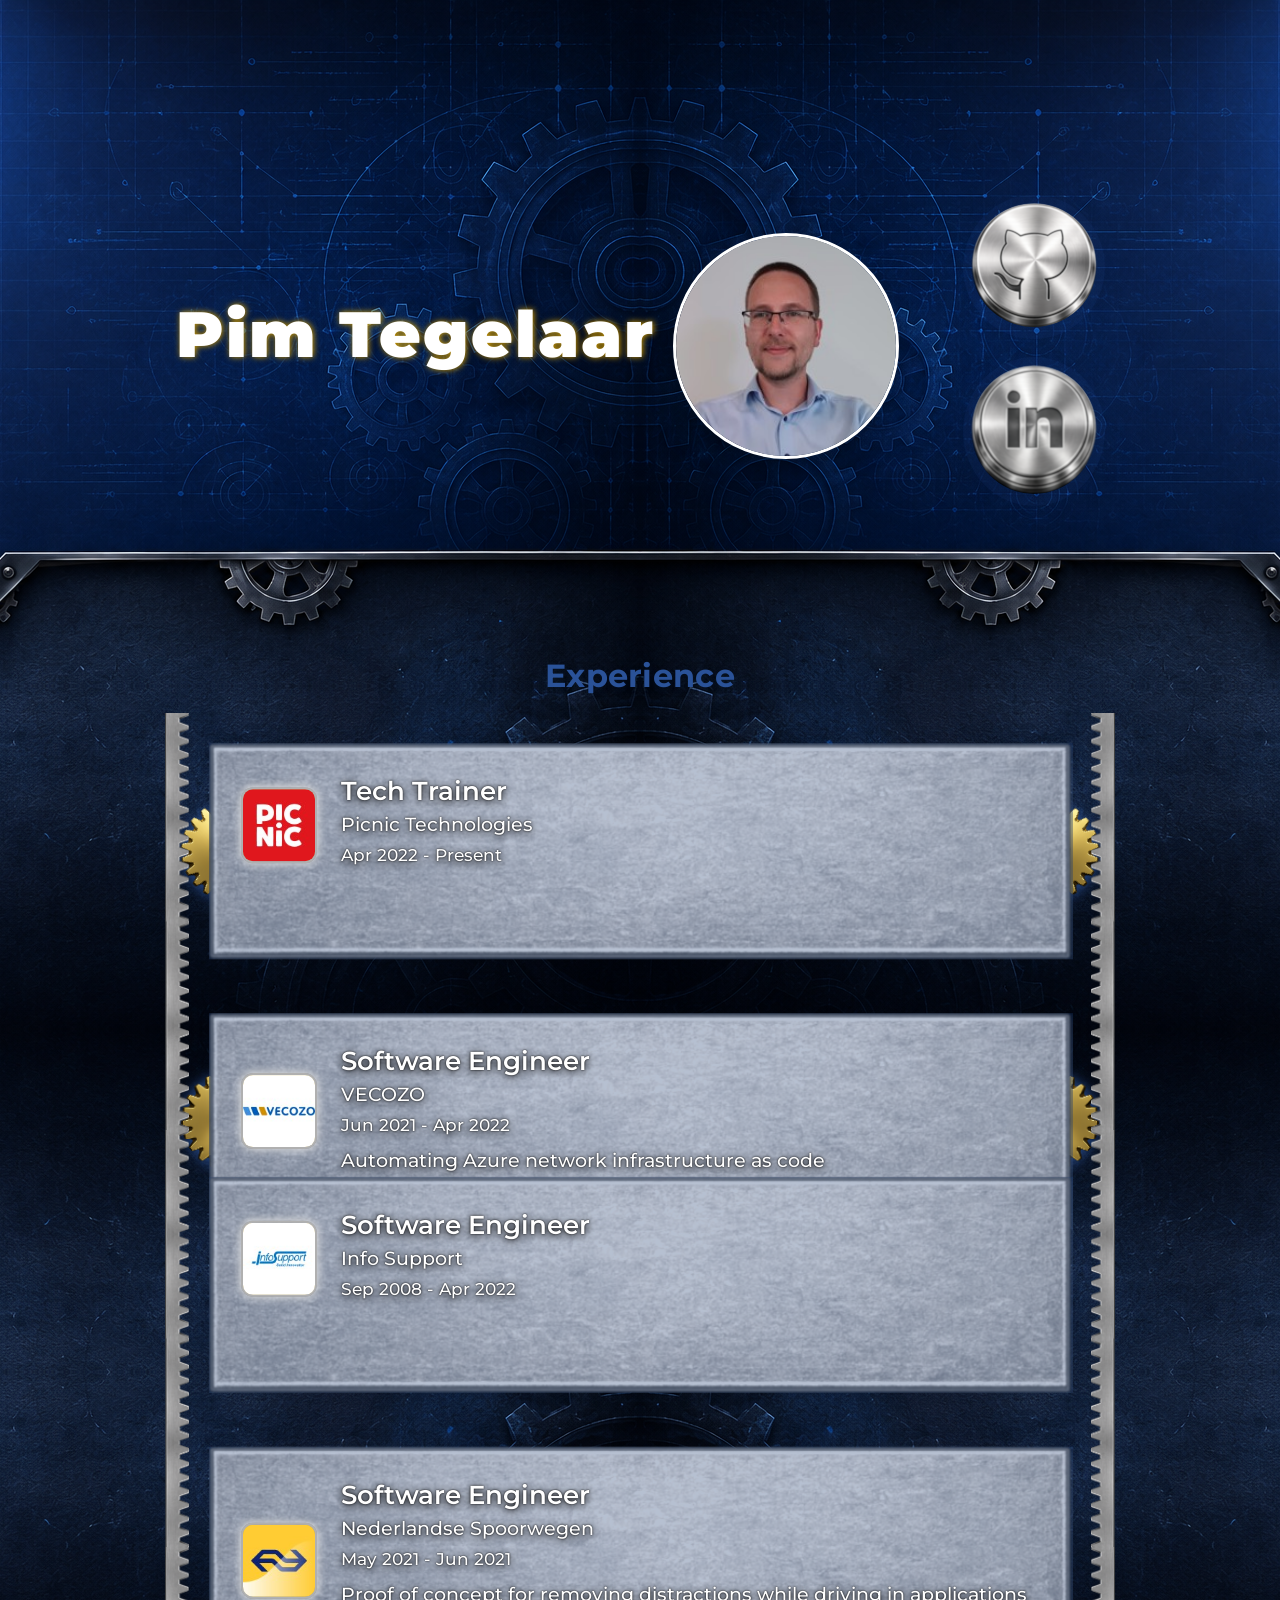
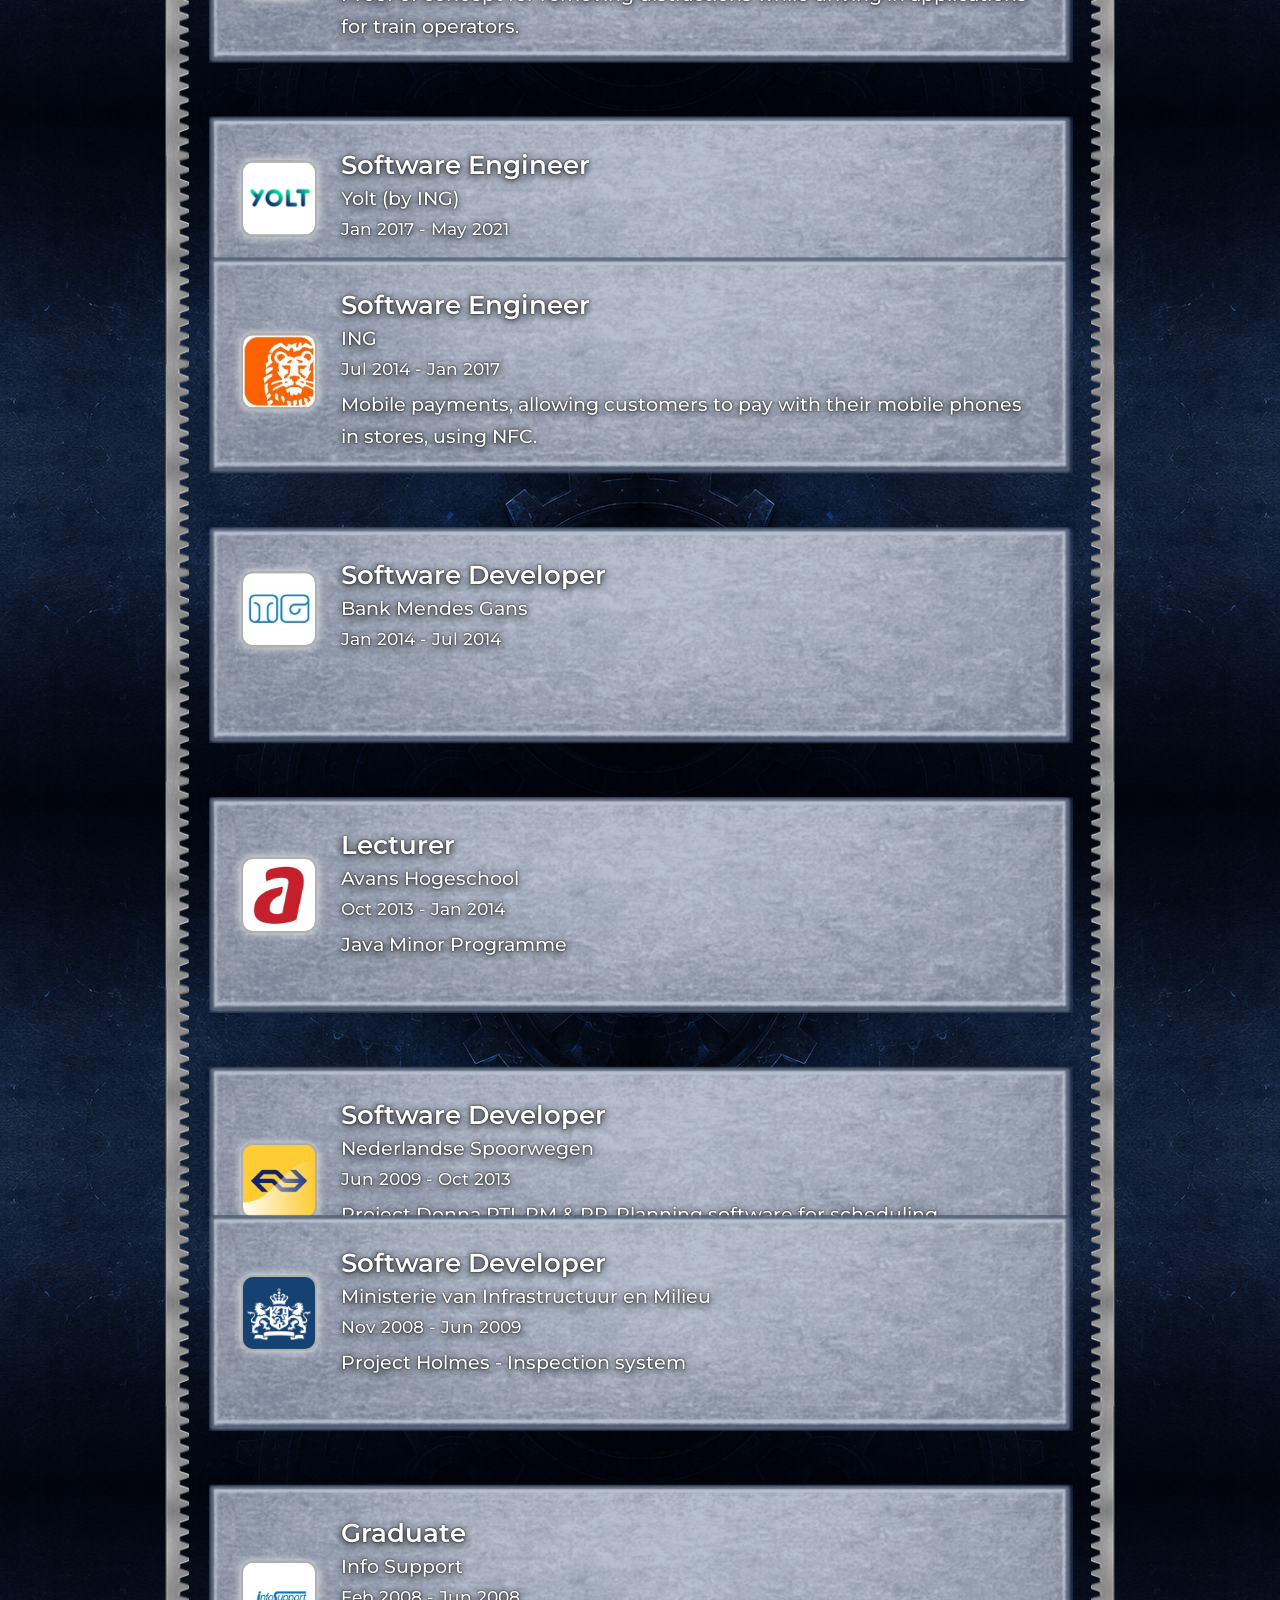
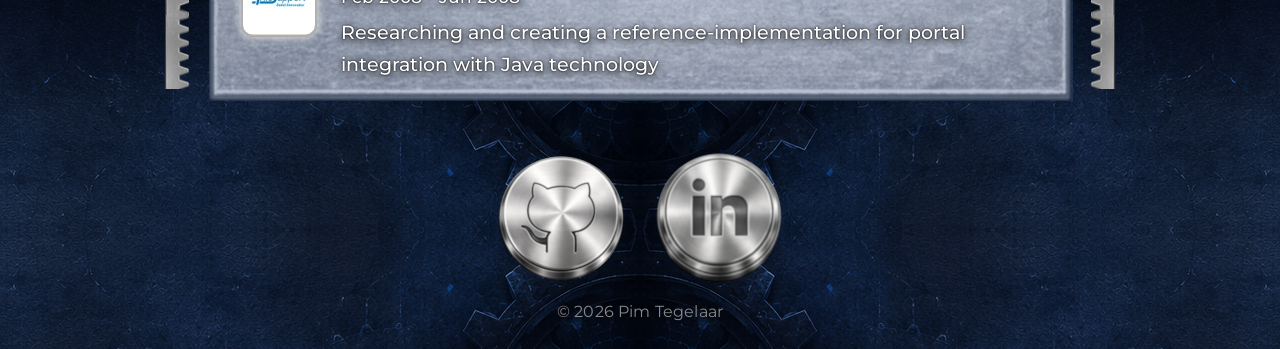
==== index.html @ c984b277 "Add background images and simplify" ====
<!DOCTYPE html>
<html lang="en">
<head>
    <meta charset="UTF-8">
    <meta name="viewport" content="width=device-width, initial-scale=1.0">
    <title>Pim Tegelaar | Portfolio</title>
    <link rel="stylesheet" href="styles.css">
</head>
<body>
    <header class="hero">
        <div class="hero-content">
            <div class="hero-header-row">
                <div class="hero-name-pic">
                    <h1 class="big-name">Pim Tegelaar</h1>
                    <img src="me.jpg" alt="Pim Tegelaar" class="profile-pic big-pic">
                </div>
                <div class="hero-social-links">
                    <a href="https://github.com/pimtegelaar" id="github-btn-top" target="_blank" rel="noopener" aria-label="GitHub">
                        <img src="github.png" alt="GitHub" class="github-icon" />
                    </a>
                    <a href="https://www.linkedin.com/in/pimtegelaar/" id="linkedin-btn-top" target="_blank" rel="noopener" aria-label="LinkedIn">
                        <img src="linkedin.png" alt="LinkedIn" class="linkedin-icon" />
                    </a>
                </div>
            </div>
        </div>
    </header>
    <main>
        <section class="experience" id="experience">
            <h2 style="text-align: center;">Experience</h2>
            <div style="display: flex; align-items: flex-start; position: relative;">
                <div class="timeline" id="timeline" style="position: relative;">
                    <div class="gear-rack"></div>
                    <!-- Experience cards will be injected here by JS -->
                    <div class="gear-rack gear-rack-right"></div>
                </div>
            </div>
        </section>
    </main>
    <footer>
        <div class="footer-links">
            <a href="https://github.com/pimtegelaar" id="github-btn" target="_blank" rel="noopener" aria-label="GitHub">
                <img src="github.png" alt="GitHub" class="github-icon" />
            </a>
            <a href="https://www.linkedin.com/in/pimtegelaar/" id="linkedin-btn" target="_blank" rel="noopener" aria-label="LinkedIn">
                <img src="linkedin.png" alt="LinkedIn" class="linkedin-icon" />
            </a>
        </div>
        <p>&copy; 2026 Pim Tegelaar</p>
    </footer>
    <script src="experiences.js"></script>
    <script src="script.js"></script>
</body>
</html>
---- styles.css ----
@import url('https://fonts.googleapis.com/css2?family=Montserrat:wght@700;400&display=swap');

body {
    margin: 0;
    font-family: 'Montserrat', 'Segoe UI', Arial, sans-serif;

    background-image: url("/assets/body.png");
    background-position: center top;
    background-repeat: repeat-y;
}

.hero,
main,
footer {
    position: relative;
    z-index: 1;
}

.footer-links {
    display: flex;
    justify-content: center;
    align-items: center;
    gap: 32px;
}

#github-btn, #linkedin-btn {
    display: inline-block;
    border-radius: 50%;
    transition: box-shadow 0.25s, transform 0.18s;
    box-shadow: none;
    outline: none;
}

#github-btn:hover, #linkedin-btn:hover, #github-btn:focus, #linkedin-btn:focus {
    box-shadow: 0 0 16px 4px #2a5298cc, 0 0 32px 8px #1e3c72cc;
    transform: scale(1.08);
    background: rgba(42,82,152,0.10);
}

.timeline {
    display: flex;
    flex-direction: column;
    margin-left: 16px;
    margin-right: 16px;
    display: flex;
    flex-direction: column;
    gap: 20px;
}

.card-gear-right {
    position: absolute;
    right: -26px;
    top: 50%;
    width: 100px;
    height: 100px;
    z-index: 2;
    pointer-events: none;
    filter: drop-shadow(0 2px 6px #2a5298cc);
    transition: transform 0.2s;
    transform: translateY(-50%);
    background: none;
    border: none;
    border-radius: 0;
    opacity: 1;
    box-sizing: border-box;
}

.hero {
    --header-height: 700px;

    position: relative;
    height: var(--header-height);
    min-height: var(--header-height);

    display: flex;
    align-items: center;
    justify-content: center;

    overflow: hidden;
    background-image: url("/assets/header.png");
    background-position: center top;
    background-repeat: no-repeat;
    background-size: auto;

    text-shadow: #cc9900 1px 0 6px;
    z-index: 2;
    text-align: center;
    color: #fff;
}


main {
    max-width: 950px;
    margin: -100px auto 0 auto;
    border-radius: 0;
    box-shadow: none;
    padding: 56px 32px 32px 32px;
    position: relative;
    z-index: 3;
    backdrop-filter: none;
}

h1, h2 {
    margin: 0 0 18px 0;
    font-weight: 700;
    letter-spacing: 0.01em;
}

h1 {
    font-size: 2.8rem;
    letter-spacing: 0.03em;
}

h2 {
    font-size: 2rem;
    color: #2a5298;
    text-shadow: 0 2px 8px rgba(30,60,114,0.08);
}

.experience-card {
    opacity: 0;
    transition: transform 1.1s cubic-bezier(.23,1.01,.32,1);
    background: url('experience_card.png') center/cover no-repeat;
    position: relative;
    z-index: 3;
    overflow: visible;
    padding: 32px 32px 24px 32px;
    margin-bottom: 0;
    border: none;
    border-radius: 0;
    box-shadow: none;
    width: 100%;
    max-width: 800px;
    min-width: 800px;
    margin-left: auto;
    margin-right: auto;
    height: 160px;
}

.experience-card::before {
    content: "";
    position: absolute;
    inset: 0;
    background: rgba(30,60,114,0.32);
    z-index: 1;
    border-radius: inherit;
}

.experience-card * {
    position: relative;
    z-index: 2;
    color: #fff !important;
    text-shadow: 0 2px 8px #000, 0 0px 2px #000;
    font-family: 'Montserrat', 'Segoe UI', Arial, sans-serif;
    font-weight: 500;
    -webkit-font-smoothing: antialiased;
    -moz-osx-font-smoothing: grayscale;
}

.experience-card-wrapper {
    position: relative;
    display: flex;
    align-items: center;
    margin: 0;
    padding: 0;
    transform: translateY(-10px); /* Move card and gear up together visually */
}

.experience-card-wrapper .card-gear {
    position: absolute;
    left: 0;
    top: 50%;
    width: 100px;
    height: 100px;
    z-index: 2;
    pointer-events: none;
}

.experience-card-wrapper .experience-card {
    position: relative;
    z-index: 3;
    margin-left: 28px;
}


footer {
    text-align: center;
    padding: 32px 0 12px 0;
    color: #888;
    font-size: 1em;
    letter-spacing: 0.01em;
    background: transparent;
}

.card-gear {
    position: absolute;
    top: 50%;
    z-index: 1;
    background: none;
    border: none;
    border-radius: 0;
    pointer-events: none;
    filter: drop-shadow(0 2px 6px #2a5298cc);
    transition: transform 0.2s;
    transform: translateY(-50%);
    box-sizing: border-box;
    transition: transform 0.7s cubic-bezier(.23,1.01,.32,1);
}

.gear-rack {
    position: absolute;
    top: 0;
    left: -16px;
    width: 24px;
    height: 100%;
    background-image: url('gear_rack.png');
    background-repeat: repeat-y;
    background-position: left top;
    background-size: contain;
    z-index: 1;
    pointer-events: none;
}

.gear-rack-right {
    left: unset;
    right: -42px;
    top: 0;
    width: 24px;
    height: 100%;
    position: absolute;
    transform: scaleX(-1);
    background-image: url('gear_rack.png');
    background-repeat: repeat-y;
    background-position: right top;
    background-size: contain;
    z-index: 1;
    pointer-events: none;
}

.experience > div[style*="display: flex"] {
    position: relative;
}

.card-content-row {
    display: flex;
    align-items: center;
    gap: 24px;
    position: relative;
}

.company-logo {
    width: 72px;
    height: 72px;
    margin: 0;
    border-radius: 12px;
    border: 2px solid #b0b0b0;
    box-shadow: 0 0 8px 1px #e0e0e0, 0 0 0 3px #d4af37 inset;
    background: linear-gradient(135deg, #f5f5f5 60%, #b0b0b0 100%);
    flex-shrink: 0;
    display: block;
    object-fit: cover;
}

.card-details {
    flex: 1;
    margin-left: 0;
    min-width: 0;
}

.hero-name-pic {
    display: flex;
    align-items: center;
    justify-content: center;
    gap: 18px;
    margin-bottom: 8px;
}

.profile-pic {
    width: 64px;
    height: 64px;
    border-radius: 50%;
    object-fit: cover;
    box-shadow: 0 2px 12px rgba(30,60,114,0.18);
    border: 3px solid #fff;
    background: #e0e7ff;
}

.big-name {
    font-size: 4rem;
    font-weight: 900;
    margin-bottom: 24px;
    letter-spacing: 2px;
}

.big-pic {
    width: 220px;
    height: 220px;
    border-radius: 50%;
    object-fit: cover;
    box-shadow: 0 8px 32px rgba(0,0,0,0.25);
}


@keyframes fadeInUp {
    from { opacity: 0; transform: translateY(40px); }
    to { opacity: 1; transform: translateY(0); }
}

.experience-card:nth-child(1) { animation-delay: 0.2s; }
.experience-card:nth-child(2) { animation-delay: 0.4s; }
.experience-card:nth-child(3) { animation-delay: 0.6s; }
.experience-card:nth-child(4) { animation-delay: 0.8s; }

.experience-card:hover {
    transform: translateY(-6px) scale(1.025);
    box-shadow: 0 12px 32px 0 rgba(30,60,114,0.18), 0 0 32px 0 #2a5298cc;
    filter: brightness(1.18) saturate(1.1) drop-shadow(0 0 12px #2a5298cc);
}

.experience-card h3 {
    margin: 0 0 6px 0;
    font-size: 1.6rem;
    font-weight: 600;
    color: #fff;
}

.experience-card h4 {
    margin: 0 0 8px 0;
    font-size: 1.2rem;
    font-weight: 500;
    color: #e0e7ff;
}

.experience-card span {
    display: block;
    font-size: 1.08rem;
    color: #dbeafe;
    margin-bottom: 10px;
    font-weight: 500;
}

.experience-card p {
    margin: 0;
    color: #fff;
    font-size: 1.18rem;
    line-height: 1.7;
    font-weight: 500;
}

.hero-header-row {
    display: flex;
    align-items: center;
    justify-content: center;
    gap: 32px;
}

.hero-social-links {
    display: flex;
    flex-direction: column;
    align-items: center;
    justify-content: center;
    gap: 18px;
    margin-left: 32px;
}

#github-btn-top, #linkedin-btn-top {
    display: inline-block;
    border-radius: 50%;
    transition: box-shadow 0.25s, transform 0.18s;
    box-shadow: none;
    outline: none;
    background: rgba(42,82,152,0.10);
    padding: 8px;
}
#github-btn-top:hover, #linkedin-btn-top:hover, #github-btn-top:focus, #linkedin-btn-top:focus {
    box-shadow: 0 0 16px 4px #2a5298cc, 0 0 32px 8px #1e3c72cc;
    transform: scale(1.12);
    background: rgba(42,82,152,0.18);
}
.github-icon, .linkedin-icon {
    border-radius: 50%;
}


@media (max-width: 1000px) {
    main {
        padding: 18px 2px;
    }
    .experience-card {
        padding: 16px 8px 12px 12px;
        background: url('experience_card_mobile.png') center/cover no-repeat;
        width: 360px;
        height: 280.5px;
        min-width: 0;
        max-width: 100%;
        margin-left: auto;
        margin-right: auto;
    }
    .experience-card-wrapper {
        margin-top: -2px;
        transform: translateY(0.0px);
    }
    .hero-content {
        padding: 18px 8px;
    }
    .hero-header-row {
        flex-direction: column;
        gap: 12px;
    }
    .hero-social-links {
        flex-direction: row;
        margin-left: 0;
        gap: 18px;
    }
    .timeline {
        gap: 13px;
        margin-left: auto;
        margin-right: auto;
    }

    .big-pic {
        width: 120px;
        height: 120px;
    }
}

@media (max-width: 410px) {

    .big-pic {
        width: 80px;
        height: 80px;
    }
    .hero-header-row {
        flex-direction: column;
        gap: 12px;
    }
    .hero-social-links {
        flex-direction: row;
        margin-left: 0;
        gap: 18px;
    }
    .hero-name-pic {
        gap: 10px;
    }
    .company-logo {
        width: 48px;
        height: 48px;
        margin-right: 0;
    }
    .card-details {
        margin-left: 0;
    }
    .experience-card {
        padding-left: 12px;
    }
    .timeline {
        margin-left: auto;
        margin-right: auto;
        width: 100%;
        align-items: center;
        box-sizing: border-box;
    }
    .experience-card-wrapper .card-gear {
        display: none;
    }
    .card-gear {
        display: none;
    }
     .card-gear-right {
         display: none;
     }
    .gear-rack {
        display: none;
    }
    .gear-rack-right {
        display: none;
    }
}
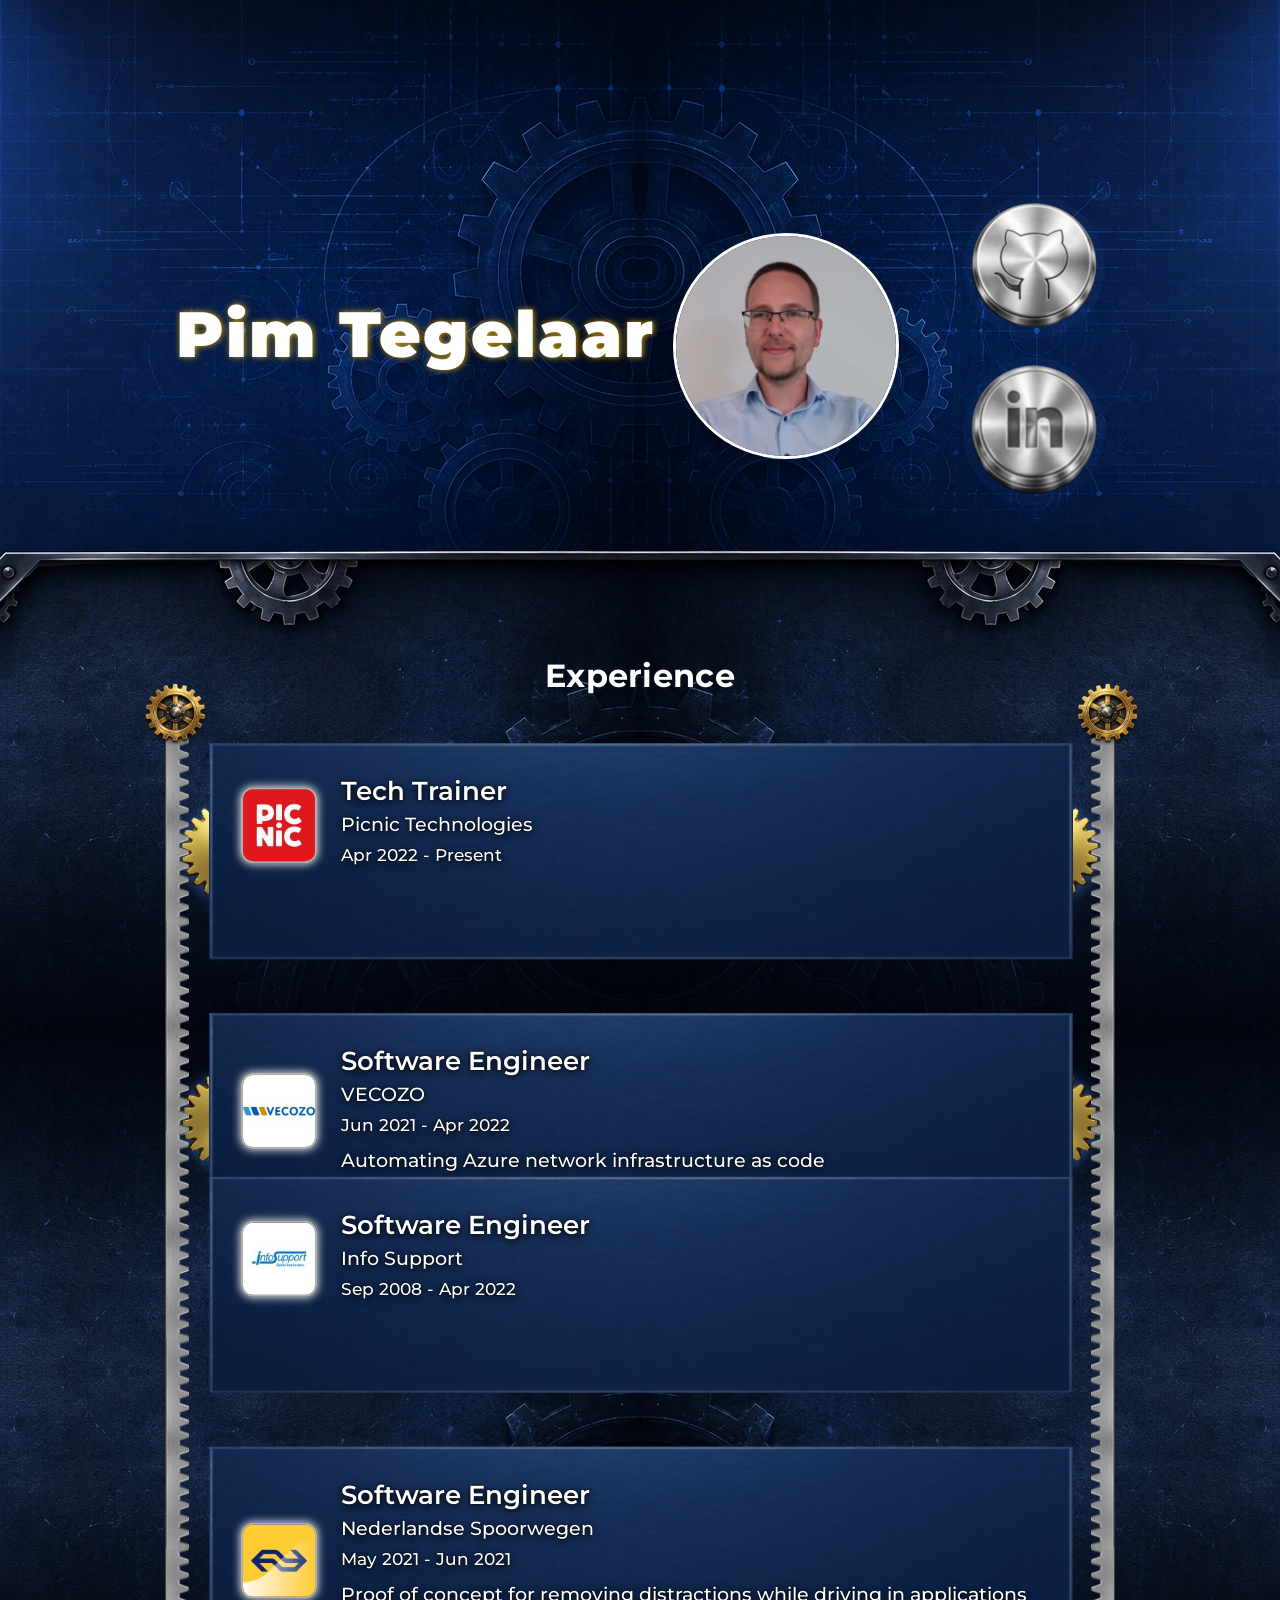
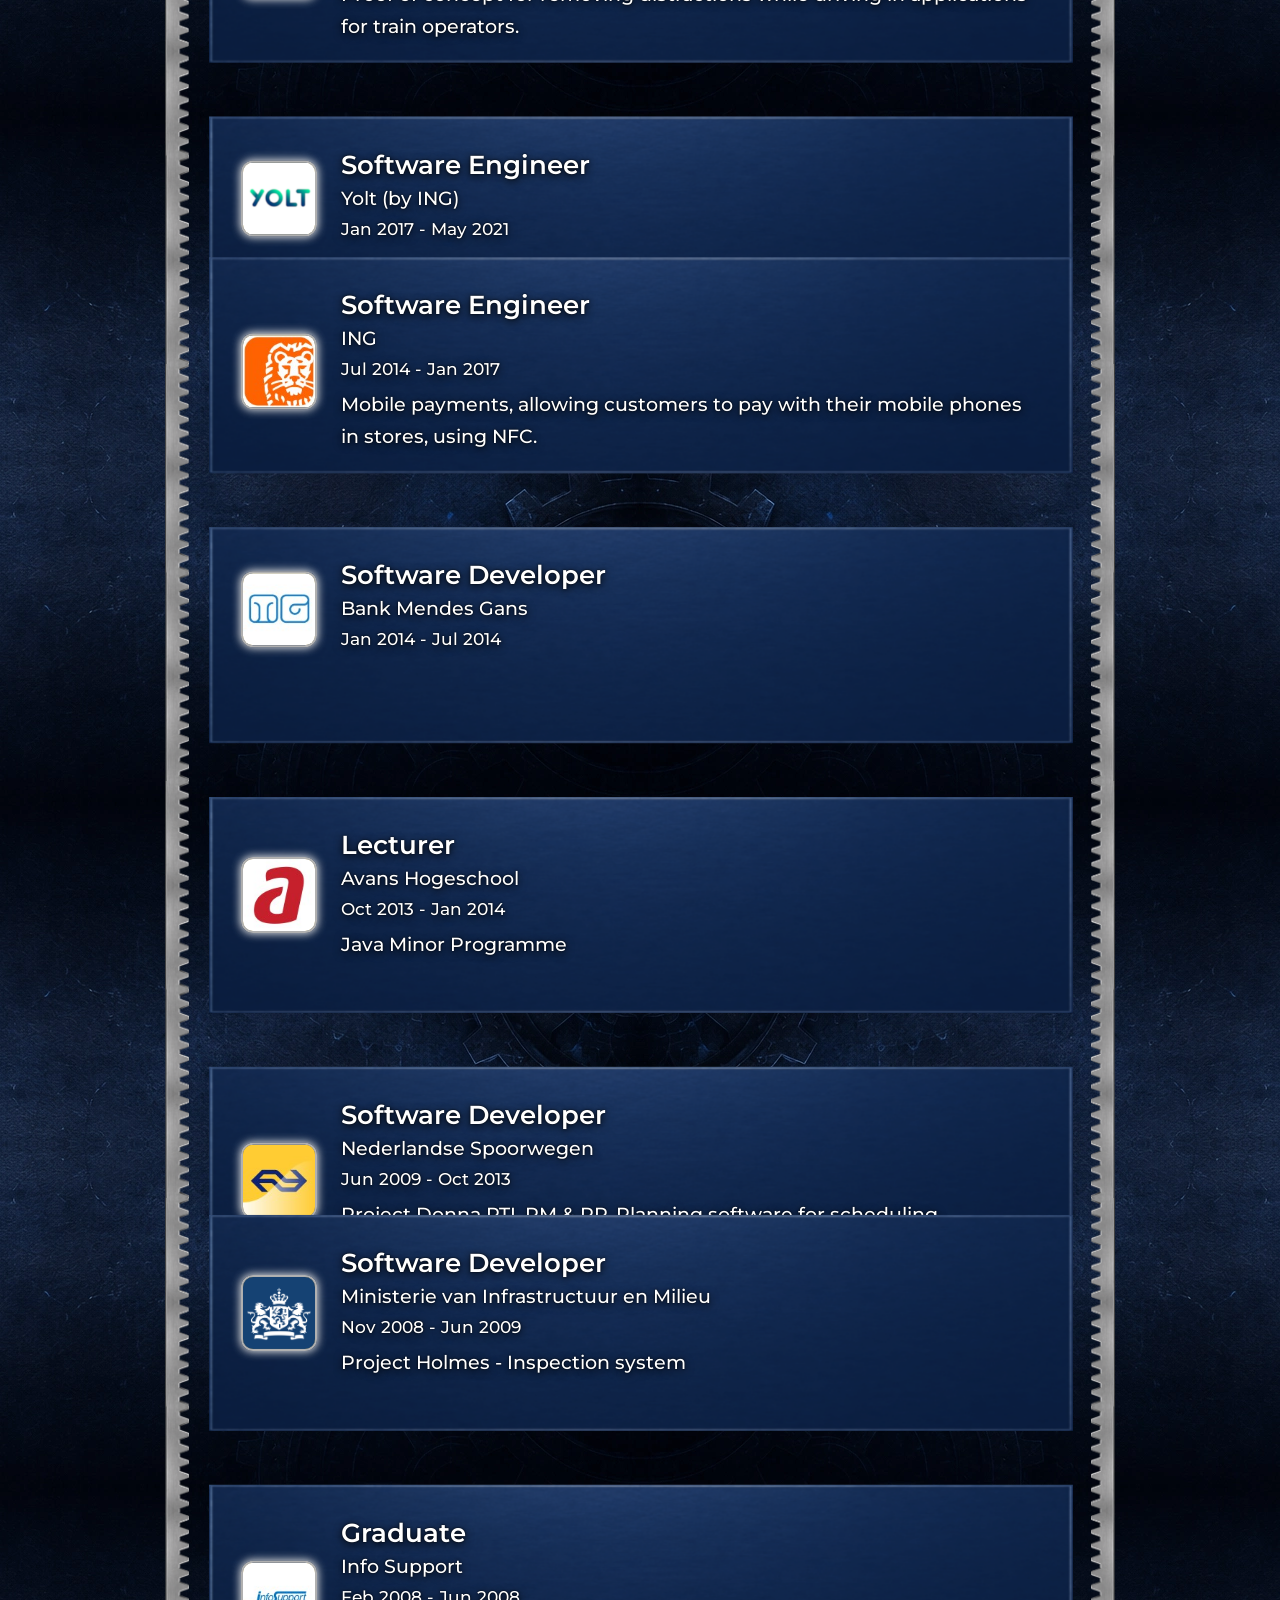
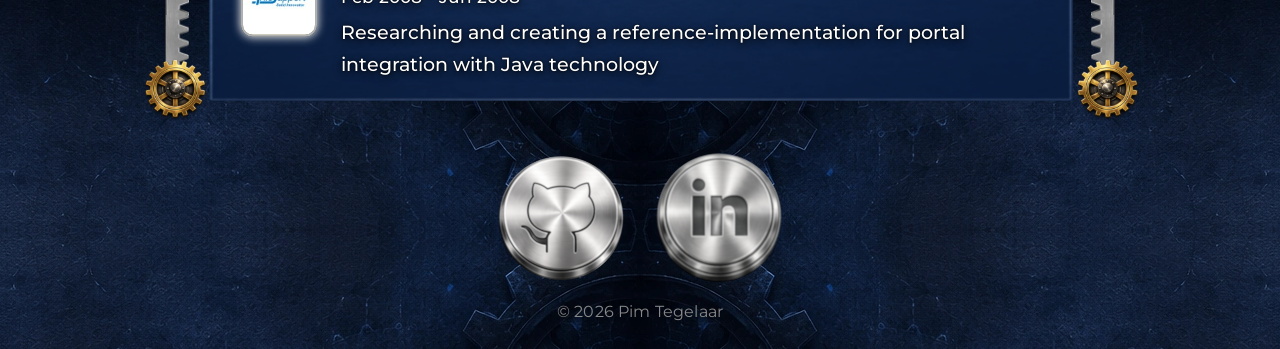
==== commit 90a16217: "Add decorative gears on gear rack ends" ====
--- a/index.html
+++ b/index.html
@@ -30,9 +30,15 @@
             <h2 style="text-align: center;">Experience</h2>
             <div style="display: flex; align-items: flex-start; position: relative;">
                 <div class="timeline" id="timeline" style="position: relative;">
-                    <div class="gear-rack"></div>
+                    <div class="gear-rack">
+                        <img src="gear2.png" alt="" style="position:absolute; left:40%; top:0; width:64px; height:64px; transform:translate(-50%,-50%); z-index:2; pointer-events:none;">
+                        <img src="gear2.png" alt="" style="position:absolute; left:40%; bottom:0; width:64px; height:64px; transform:translate(-50%,50%); z-index:2; pointer-events:none;">
+                    </div>
                     <!-- Experience cards will be injected here by JS -->
-                    <div class="gear-rack gear-rack-right"></div>
+                    <div class="gear-rack gear-rack-right">
+                        <img src="gear2.png" alt="" style="position:absolute; left:30%; top:0; width:64px; height:64px; transform:translate(-50%,-50%); z-index:2; pointer-events:none;">
+                        <img src="gear2.png" alt="" style="position:absolute; left:30%; bottom:0; width:64px; height:64px; transform:translate(-50%,50%); z-index:2; pointer-events:none;">
+                    </div>
                 </div>
             </div>
         </section>
--- a/styles.css
+++ b/styles.css
@@ -4,7 +4,7 @@
     margin: 0;
     font-family: 'Montserrat', 'Segoe UI', Arial, sans-serif;
 
-    background-image: url("/assets/body.png");
+    background-image: url("/assets/body.webp");
     background-position: center top;
     background-repeat: repeat-y;
 }
@@ -77,7 +77,7 @@
     justify-content: center;
 
     overflow: hidden;
-    background-image: url("/assets/header.png");
+    background-image: url("/assets/header.webp");
     background-position: center top;
     background-repeat: no-repeat;
     background-size: auto;
@@ -113,7 +113,7 @@
 
 h2 {
     font-size: 2rem;
-    color: #2a5298;
+    color: #ffffff;
     text-shadow: 0 2px 8px rgba(30,60,114,0.08);
 }
 
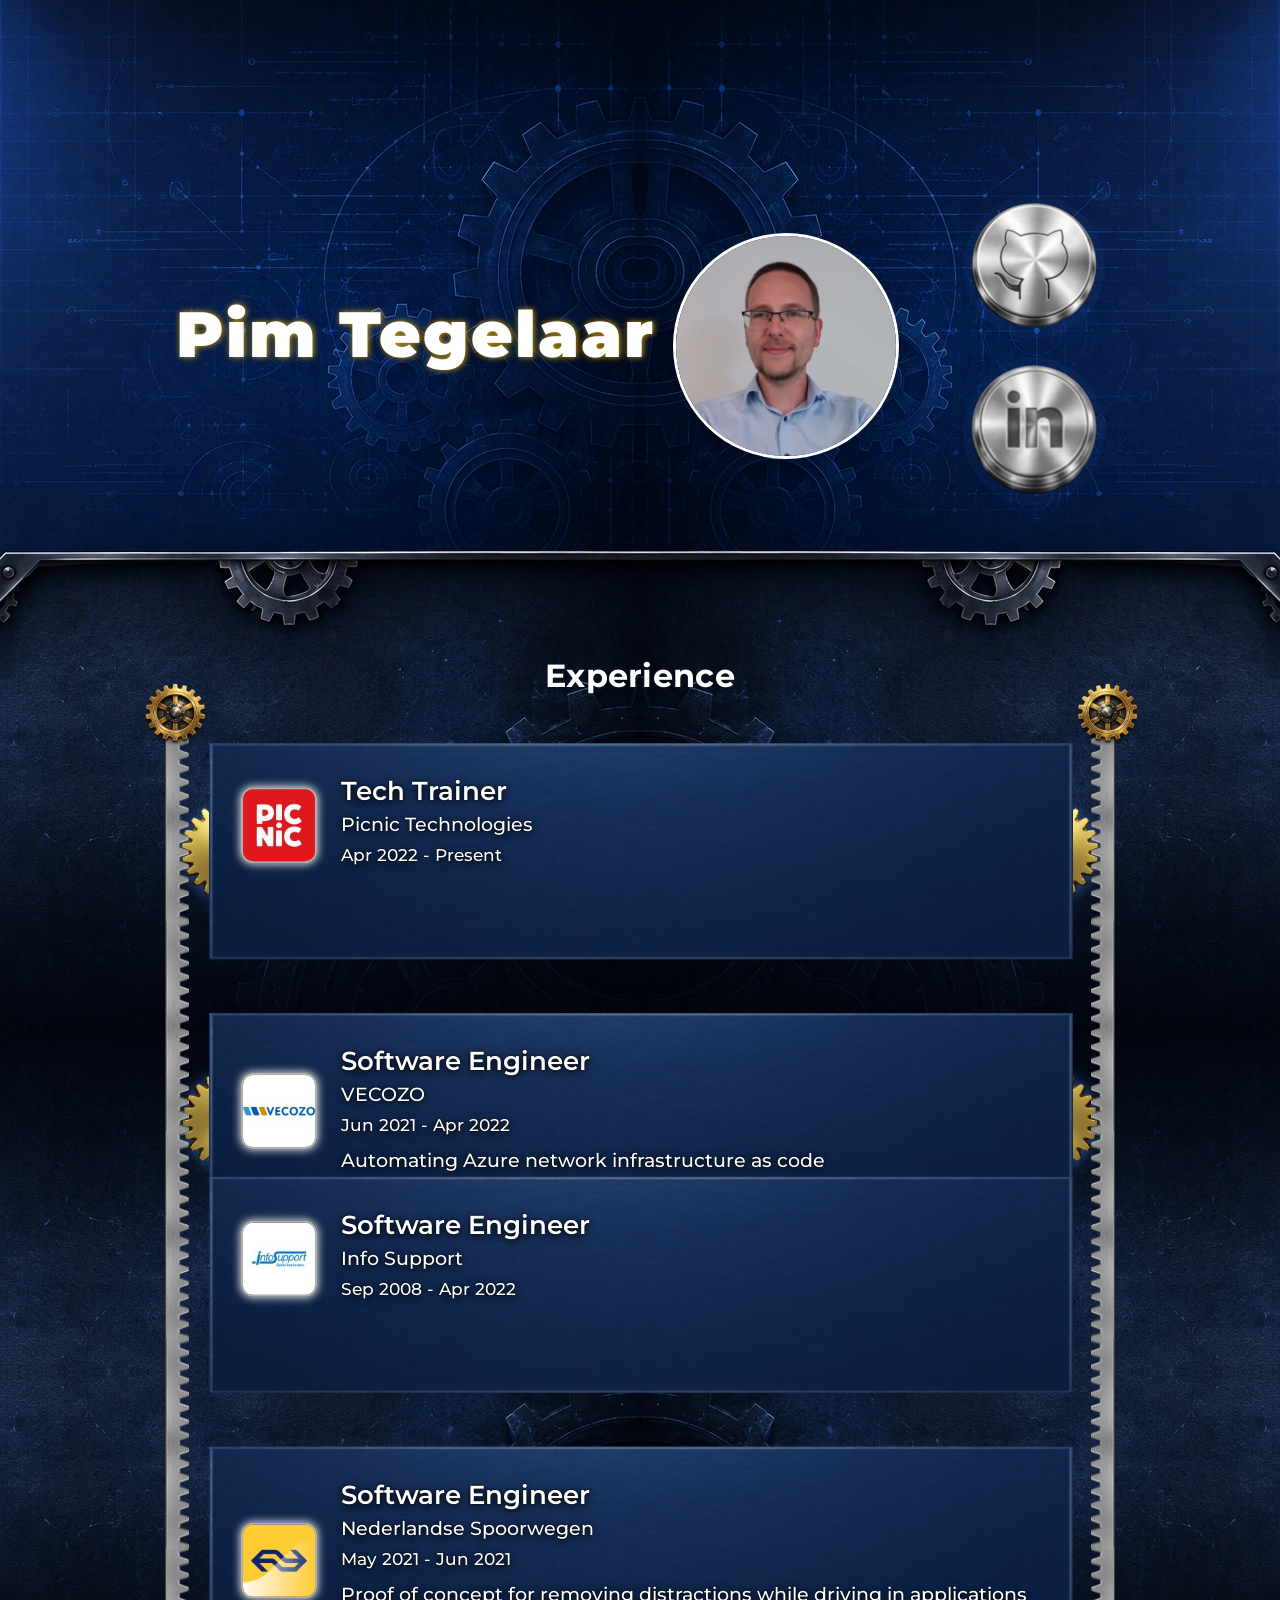
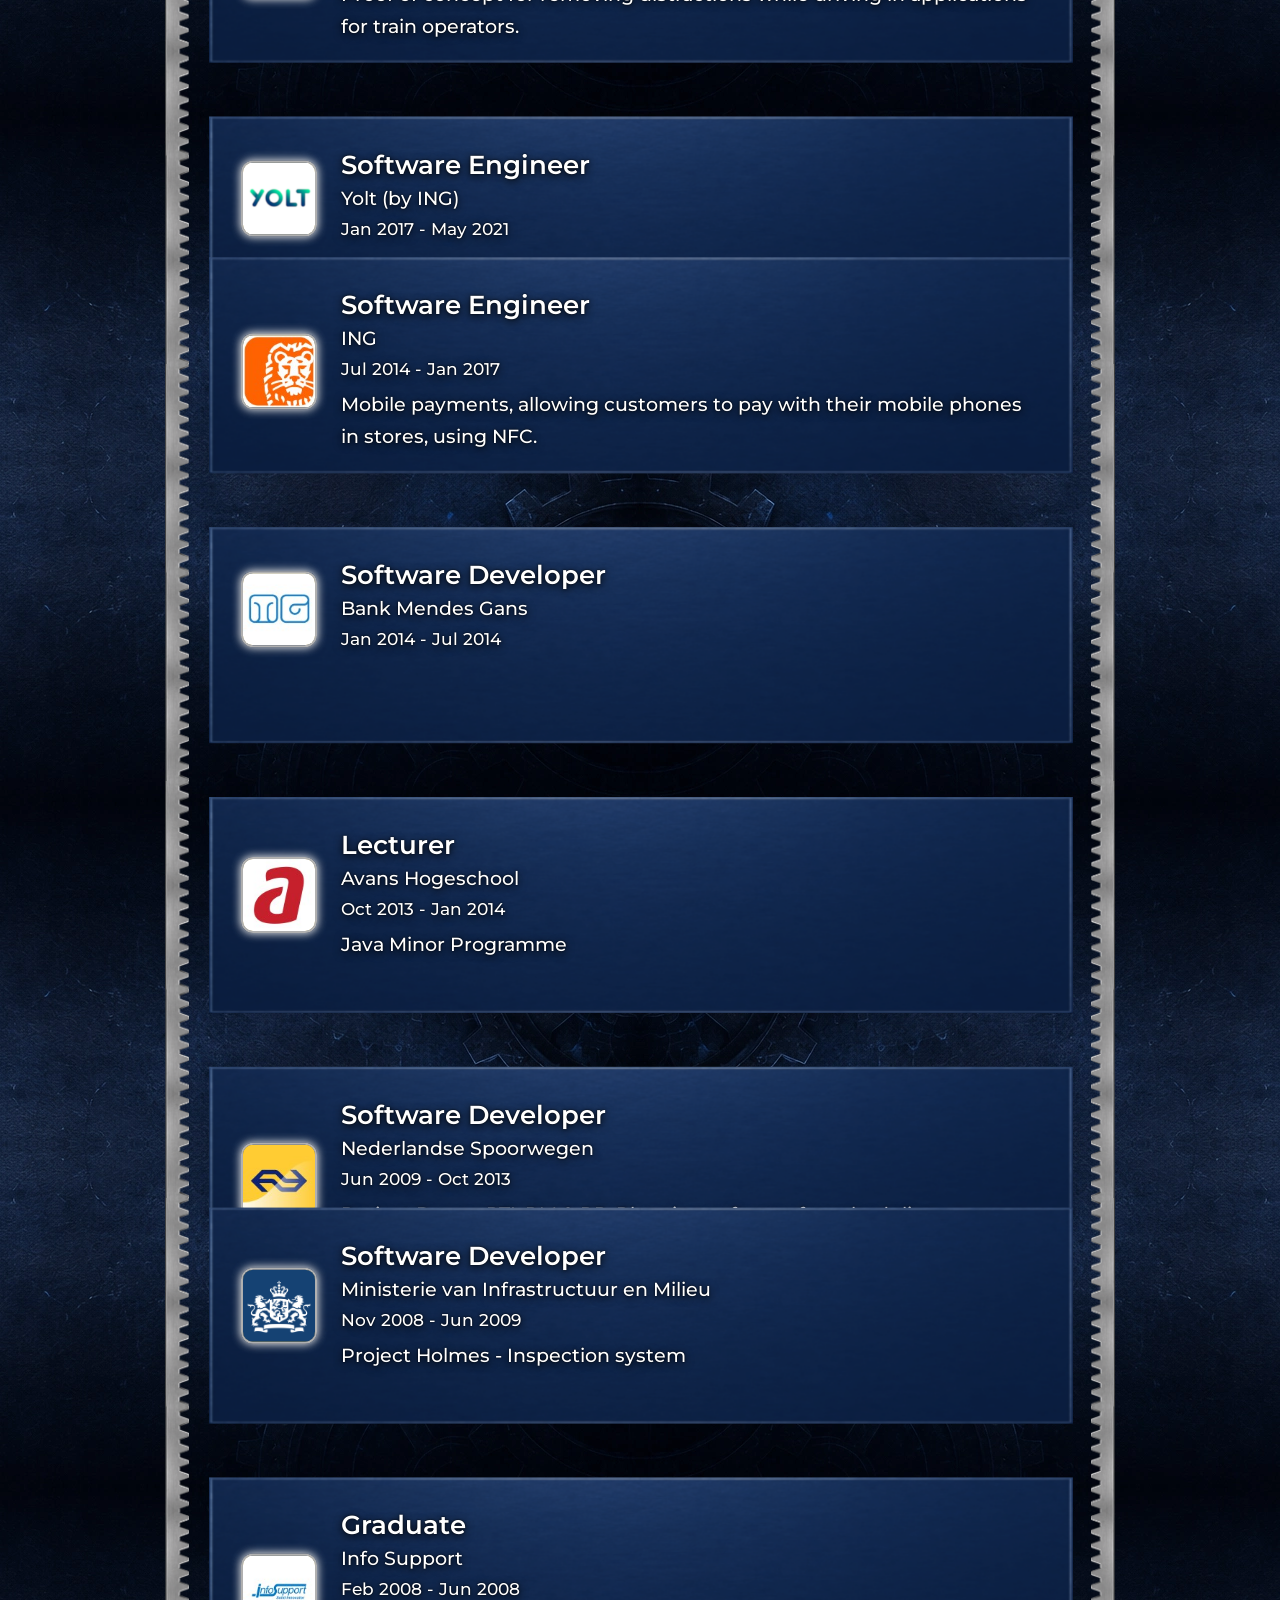
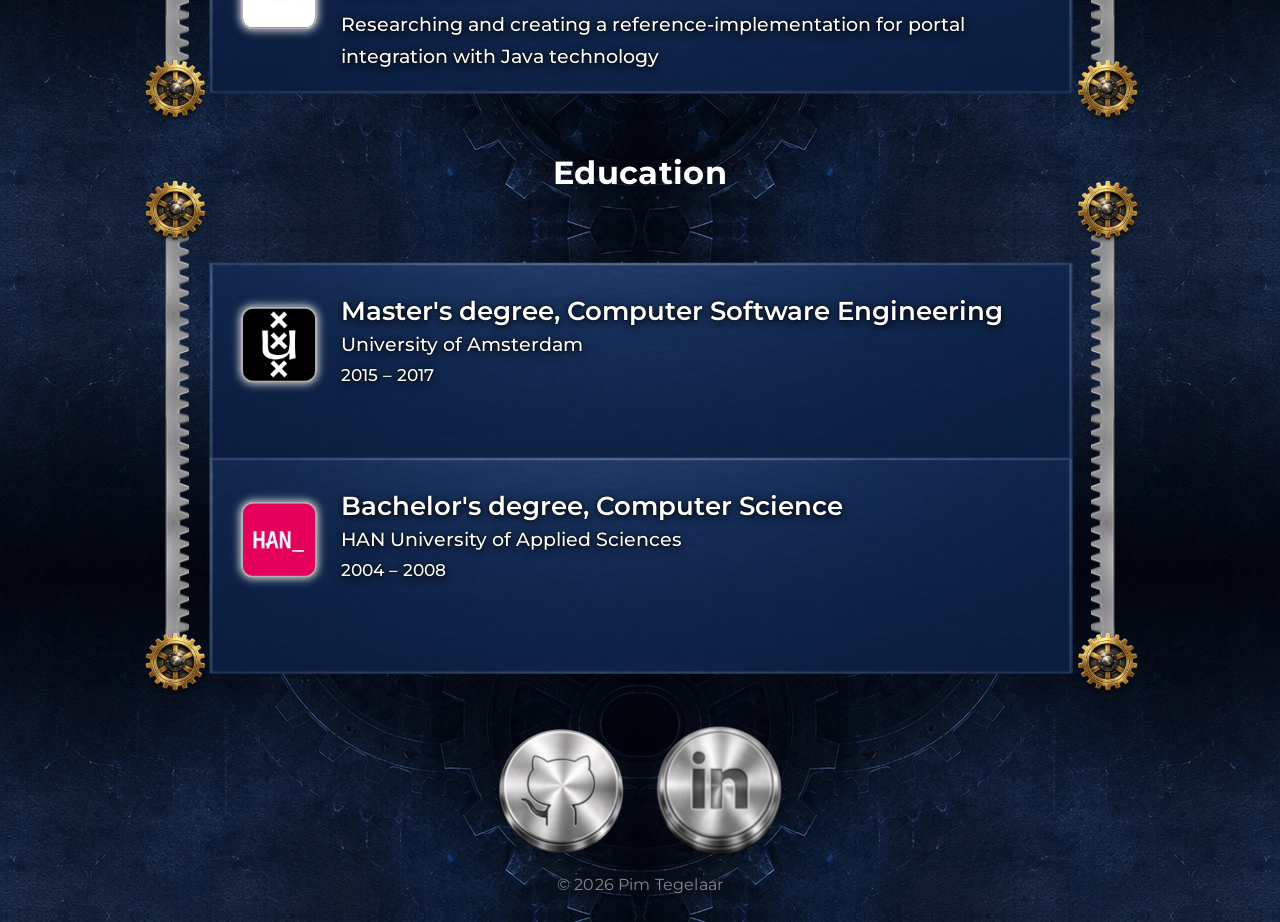
==== commit f68ec425: "Add education" ====
--- a/index.html
+++ b/index.html
@@ -42,6 +42,22 @@
                 </div>
             </div>
         </section>
+        <section class="education" id="education">
+            <h2 style="text-align: center;">Education</h2>
+            <div style="display: flex; align-items: flex-start; position: relative;">
+                <div class="timeline" id="education-timeline" style="position: relative;">
+                    <div class="gear-rack">
+                        <img src="gear2.png" alt="" style="position:absolute; left:40%; top:0; width:64px; height:64px; transform:translate(-50%,-50%); z-index:2; pointer-events:none;">
+                        <img src="gear2.png" alt="" style="position:absolute; left:40%; bottom:0; width:64px; height:64px; transform:translate(-50%,50%); z-index:2; pointer-events:none;">
+                    </div>
+                    <!-- Education cards will be injected here by JS -->
+                    <div class="gear-rack gear-rack-right">
+                        <img src="gear2.png" alt="" style="position:absolute; left:30%; top:0; width:64px; height:64px; transform:translate(-50%,-50%); z-index:2; pointer-events:none;">
+                        <img src="gear2.png" alt="" style="position:absolute; left:30%; bottom:0; width:64px; height:64px; transform:translate(-50%,50%); z-index:2; pointer-events:none;">
+                    </div>
+                </div>
+            </div>
+        </section>
     </main>
     <footer>
         <div class="footer-links">
@@ -55,6 +71,7 @@
         <p>&copy; 2026 Pim Tegelaar</p>
     </footer>
     <script src="experiences.js"></script>
+    <script src="education.js"></script>
     <script src="script.js"></script>
 </body>
 </html>
--- a/styles.css
+++ b/styles.css
@@ -237,8 +237,13 @@
     pointer-events: none;
 }
 
-.experience > div[style*="display: flex"] {
-    position: relative;
+.experience > div[style*="display: flex"],
+.education > div[style*="display: flex"] {
+    position: relative;
+}
+
+.education {
+    margin-top: 64px;
 }
 
 .card-content-row {
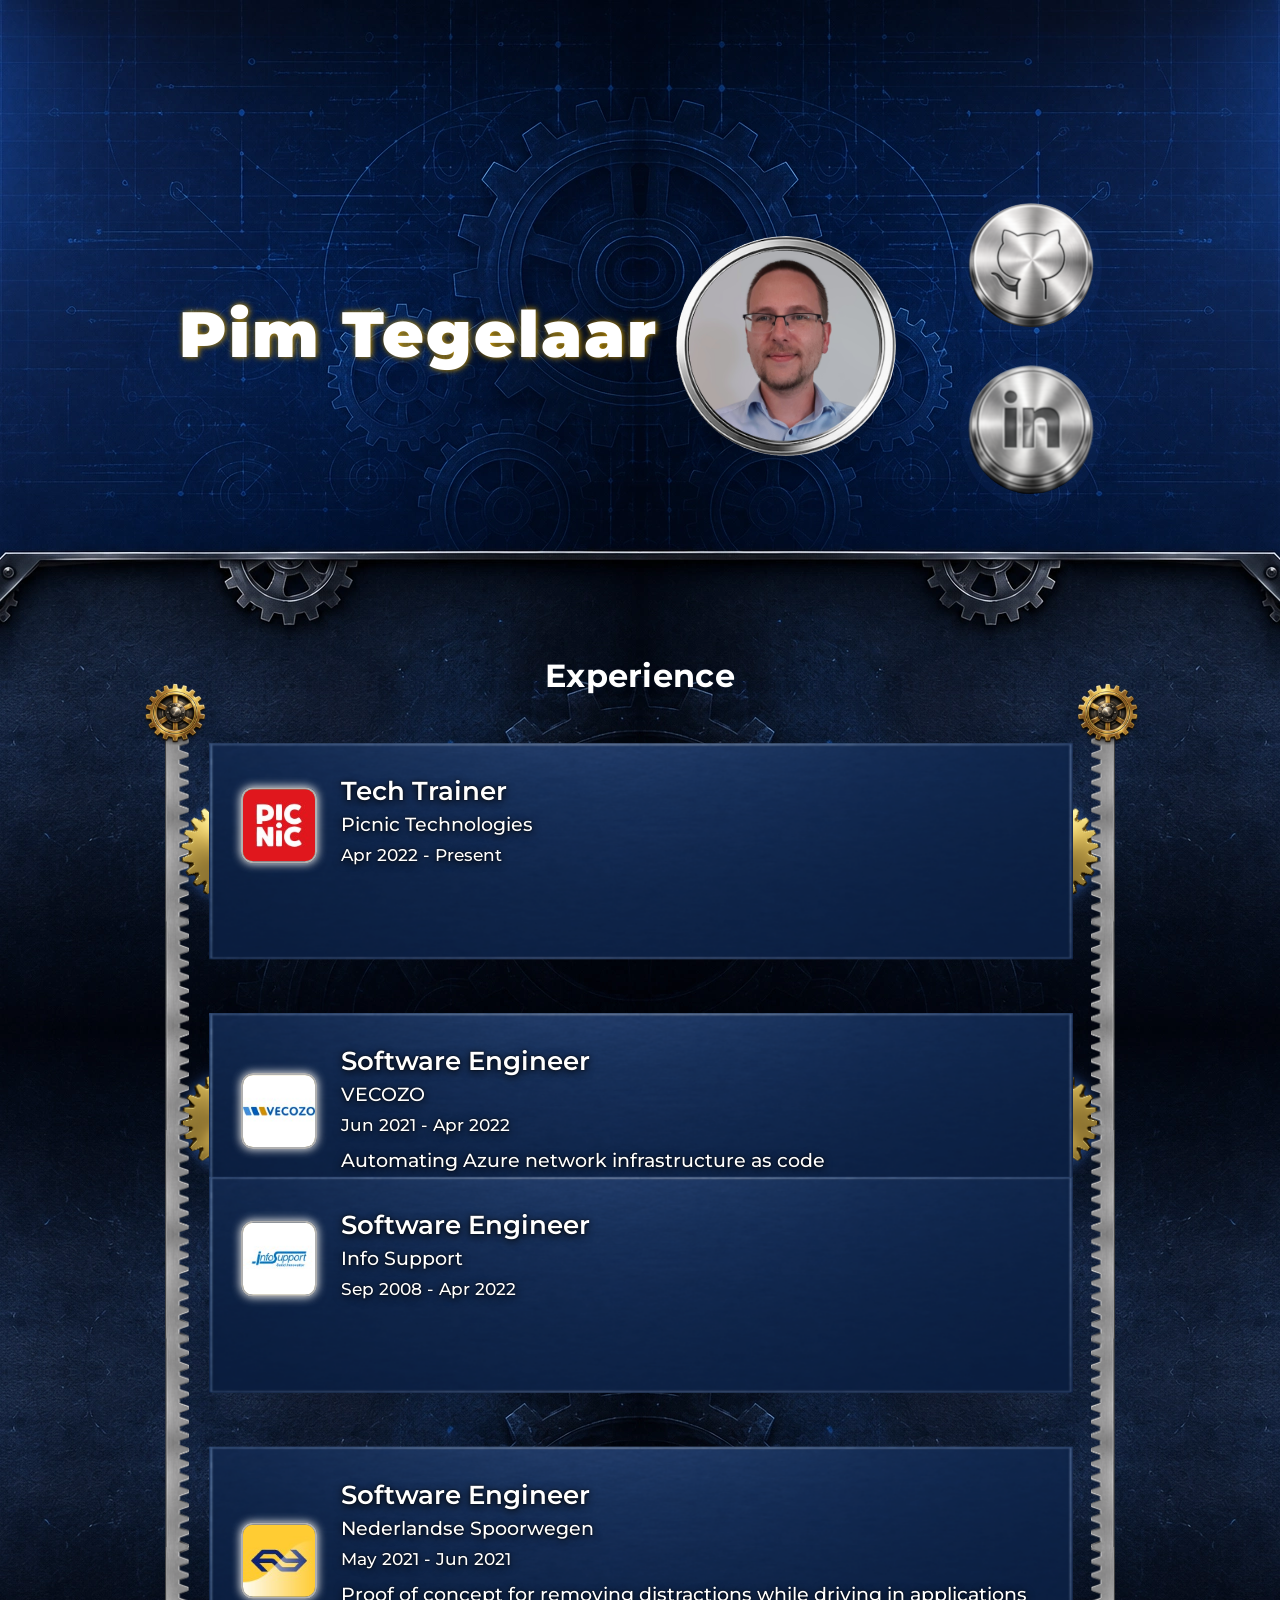
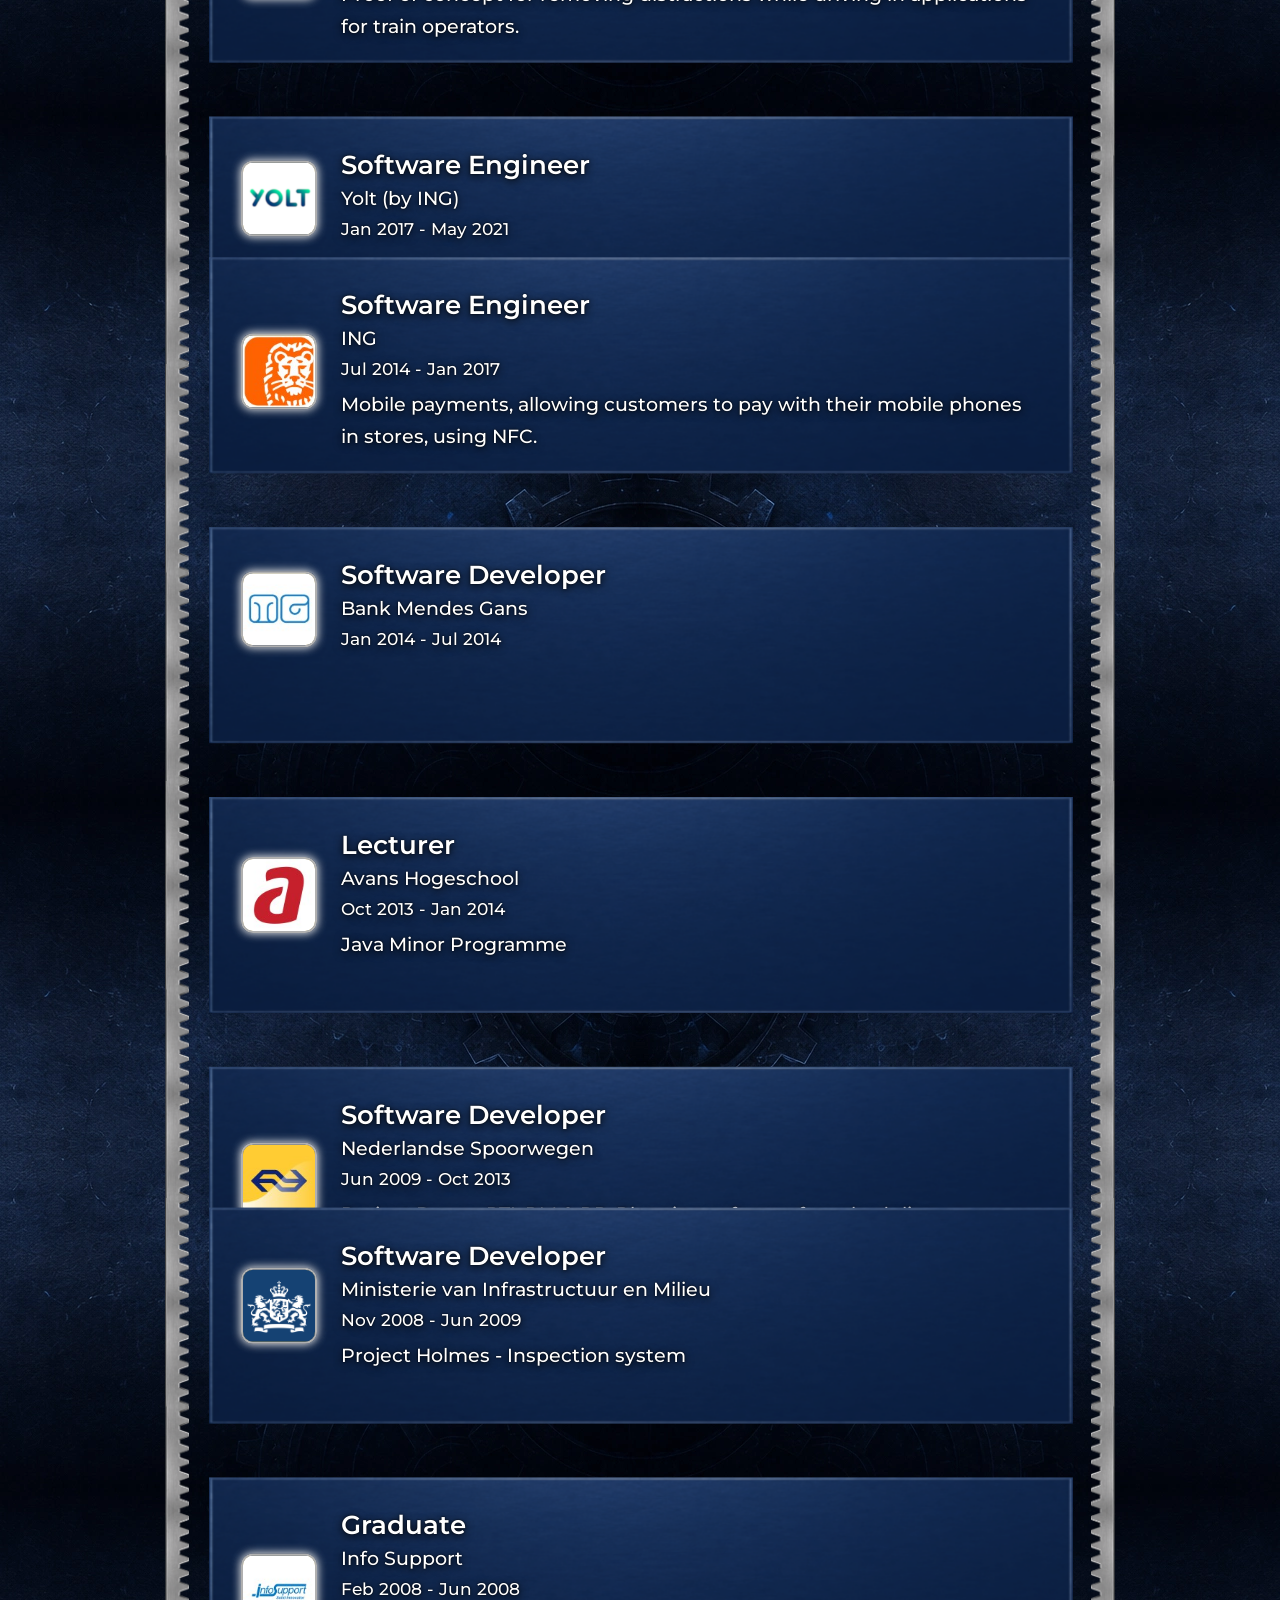
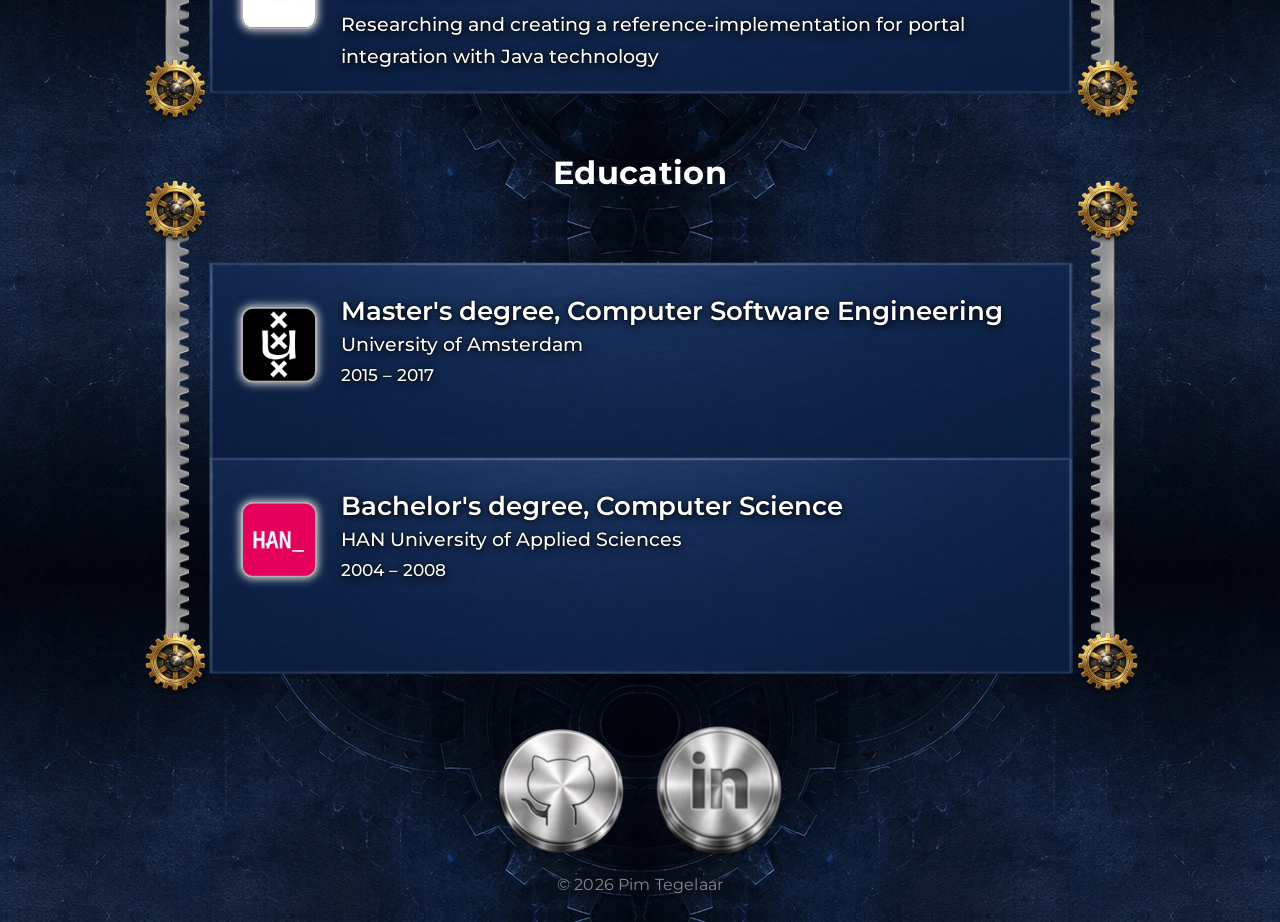
==== commit 3429c57e: "Add border" ====
--- a/index.html
+++ b/index.html
@@ -12,7 +12,7 @@
             <div class="hero-header-row">
                 <div class="hero-name-pic">
                     <h1 class="big-name">Pim Tegelaar</h1>
-                    <img src="me.jpg" alt="Pim Tegelaar" class="profile-pic big-pic">
+                    <img src="pimborder.png" alt="Pim Tegelaar" class="profile-pic big-pic">
                 </div>
                 <div class="hero-social-links">
                     <a href="https://github.com/pimtegelaar" id="github-btn-top" target="_blank" rel="noopener" aria-label="GitHub">
--- a/styles.css
+++ b/styles.css
@@ -303,6 +303,8 @@
     border-radius: 50%;
     object-fit: cover;
     box-shadow: 0 8px 32px rgba(0,0,0,0.25);
+    border: none;
+    background: none;
 }
 
 
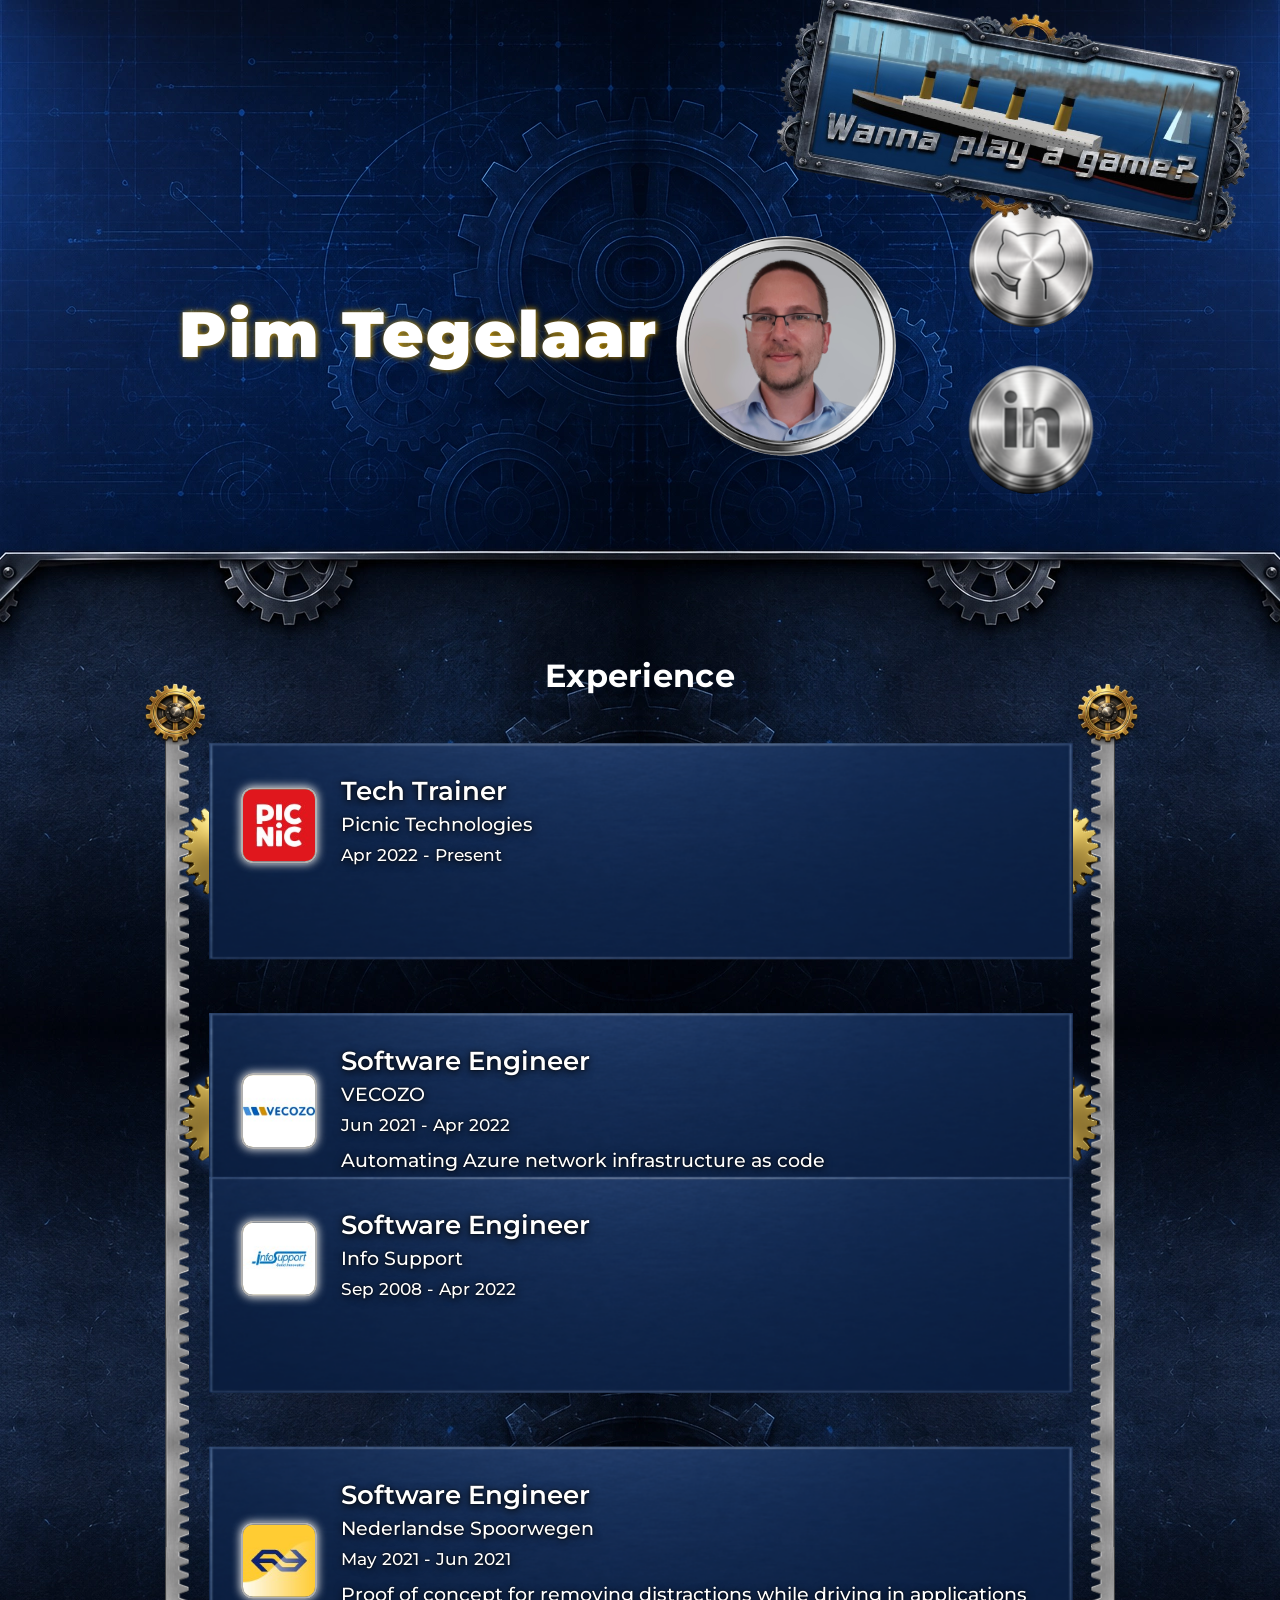
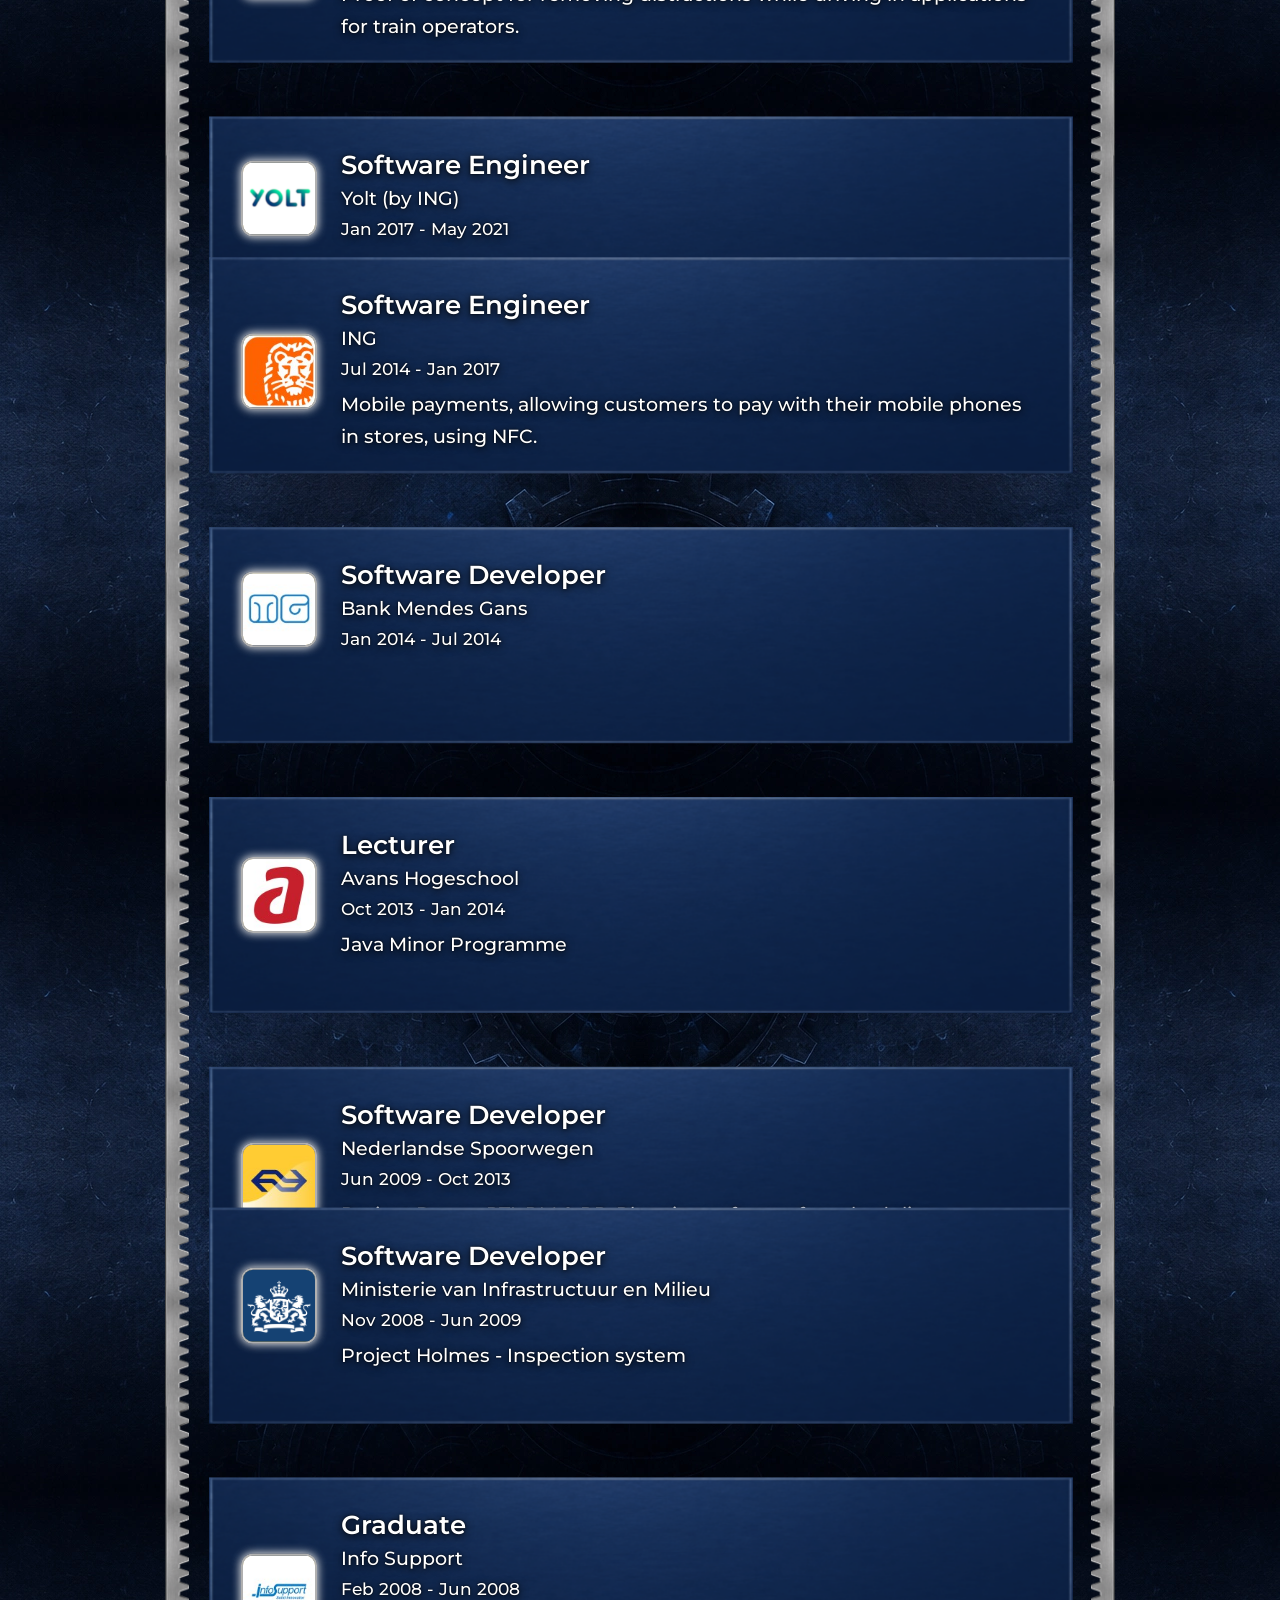
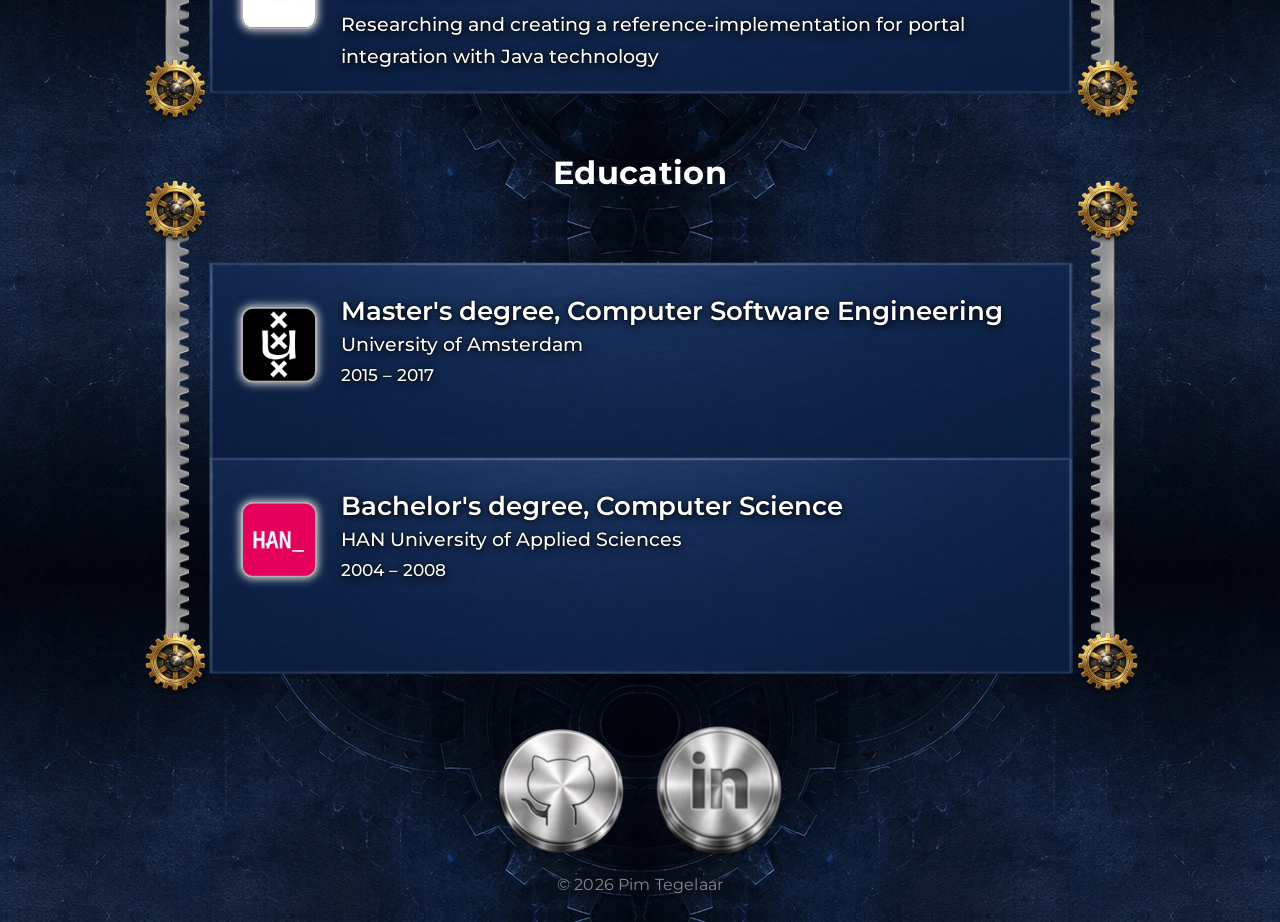
==== commit 475bb1be: "Add game button" ====
--- a/index.html
+++ b/index.html
@@ -7,6 +7,9 @@
     <link rel="stylesheet" href="styles.css">
 </head>
 <body>
+    <a href="https://pim.cool/titanic" target="_blank" rel="noopener" aria-label="Titanic Game">
+        <img src="titanic_game_button.png" alt="Titanic Game" class="titanic-game-button">
+    </a>
     <header class="hero">
         <div class="hero-content">
             <div class="hero-header-row">
--- a/styles.css
+++ b/styles.css
@@ -388,6 +388,15 @@
     border-radius: 50%;
 }
 
+.titanic-game-button {
+    position: absolute;
+    top: 40px;
+    right: 0;
+    transform: scale(0.7) rotate(10deg);
+    transform-origin: top right;
+    z-index: 1000;
+}
+
 
 @media (max-width: 1000px) {
     main {
@@ -429,6 +438,15 @@
         width: 120px;
         height: 120px;
     }
+
+    .titanic-game-button {
+        position: absolute;
+        top: 20px;
+        right: 0;
+        transform: scale(0.3) rotate(10deg);
+        transform-origin: top right;
+        z-index: 1000;
+    }
 }
 
 @media (max-width: 410px) {
@@ -482,4 +500,13 @@
     .gear-rack-right {
         display: none;
     }
-}+
+    .titanic-game-button {
+        position: absolute;
+        top: 20px;
+        right: 0;
+        transform: scale(0.3) rotate(10deg);
+        transform-origin: top right;
+        z-index: 1000;
+    }
+}
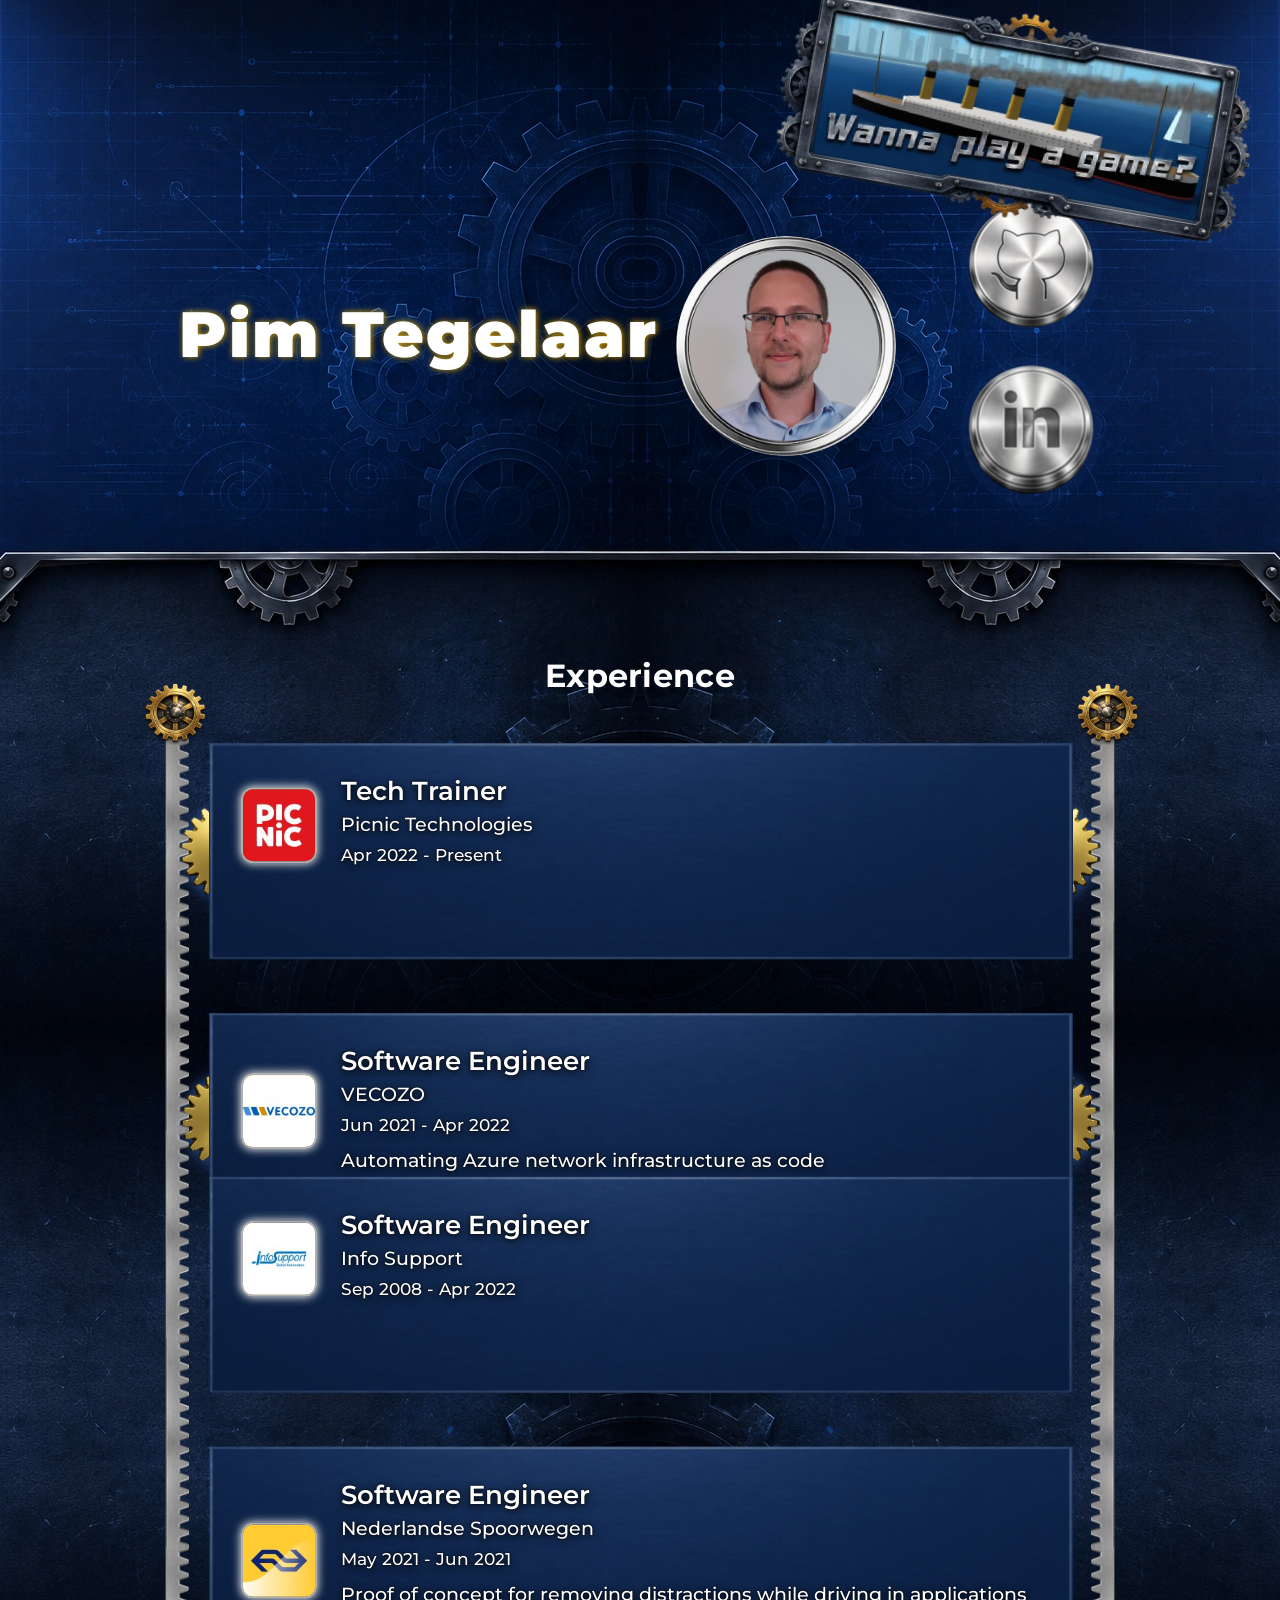
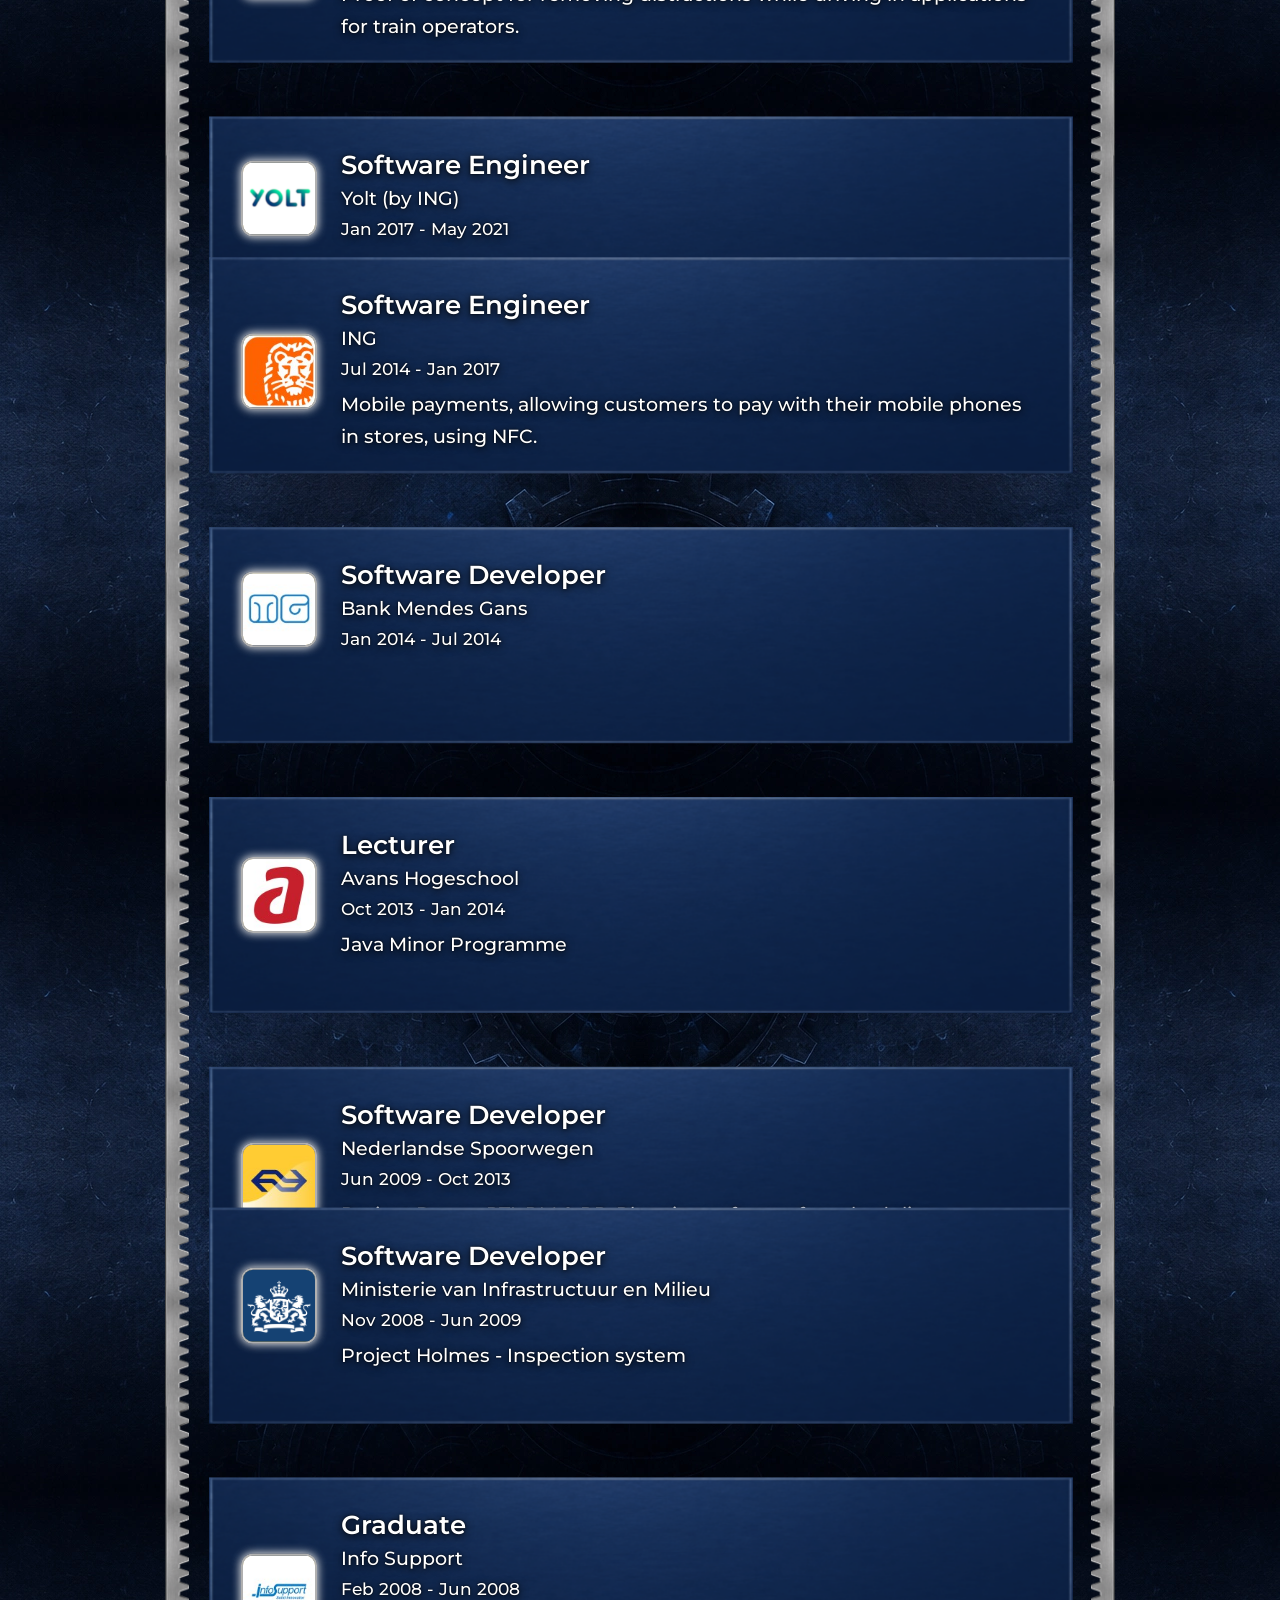
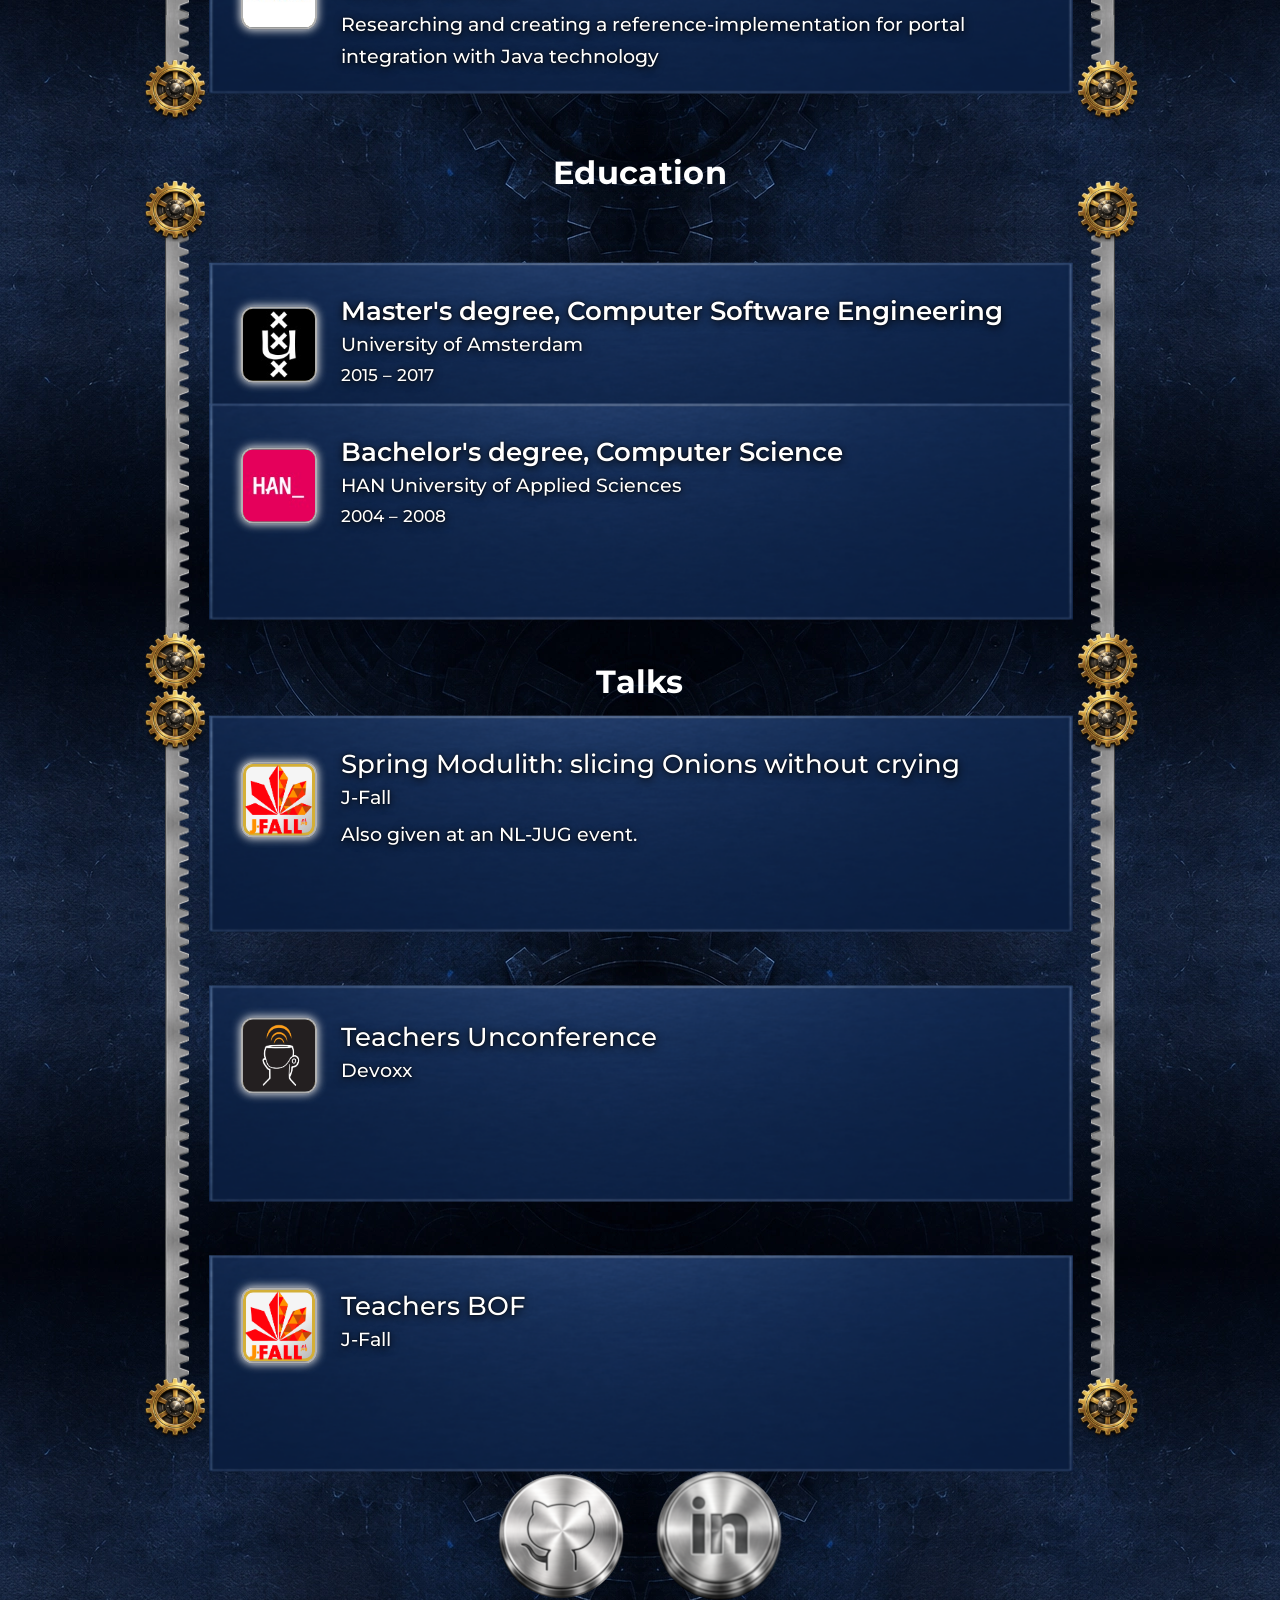
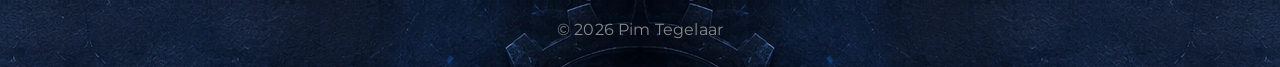
==== commit de6bb295: "Add talks" ====
--- a/index.html
+++ b/index.html
@@ -61,6 +61,22 @@
                 </div>
             </div>
         </section>
+        <section class="talks" id="talks">
+            <h2 style="text-align: center;">Talks</h2>
+            <div style="display: flex; align-items: flex-start; position: relative;">
+                <div class="timeline" id="talks-timeline" style="position: relative;">
+                    <div class="gear-rack">
+                        <img src="gear2.png" alt="" style="position:absolute; left:40%; top:0; width:64px; height:64px; transform:translate(-50%,-50%); z-index:2; pointer-events:none;">
+                        <img src="gear2.png" alt="" style="position:absolute; left:40%; bottom:0; width:64px; height:64px; transform:translate(-50%,50%); z-index:2; pointer-events:none;">
+                    </div>
+                    <!-- Talk cards will be injected here by JS -->
+                    <div class="gear-rack gear-rack-right">
+                        <img src="gear2.png" alt="" style="position:absolute; left:30%; top:0; width:64px; height:64px; transform:translate(-50%,-50%); z-index:2; pointer-events:none;">
+                        <img src="gear2.png" alt="" style="position:absolute; left:30%; bottom:0; width:64px; height:64px; transform:translate(-50%,50%); z-index:2; pointer-events:none;">
+                    </div>
+                </div>
+            </div>
+        </section>
     </main>
     <footer>
         <div class="footer-links">
@@ -75,6 +91,7 @@
     </footer>
     <script src="experiences.js"></script>
     <script src="education.js"></script>
+    <script src="talks.js"></script>
     <script src="script.js"></script>
 </body>
 </html>
--- a/styles.css
+++ b/styles.css
@@ -331,6 +331,15 @@
     color: #fff;
 }
 
+.experience-card h3 a {
+    color: inherit;
+    text-decoration: none;
+}
+
+.experience-card h3 a:hover {
+    text-decoration: underline;
+}
+
 .experience-card h4 {
     margin: 0 0 8px 0;
     font-size: 1.2rem;
@@ -395,6 +404,14 @@
     transform: scale(0.7) rotate(10deg);
     transform-origin: top right;
     z-index: 1000;
+    transition: transform 0.25s ease, filter 0.25s ease;
+    filter: drop-shadow(0 0 0 rgba(42,82,152,0));
+}
+
+.titanic-game-button:hover,
+.titanic-game-button:focus {
+    transform: scale(0.78) rotate(0deg);
+    filter: drop-shadow(0 0 14px rgba(42,82,152,0.85));
 }
 
 
@@ -447,6 +464,11 @@
         transform-origin: top right;
         z-index: 1000;
     }
+
+    .titanic-game-button:hover,
+    .titanic-game-button:focus {
+        transform: scale(0.3) rotate(10deg);
+    }
 }
 
 @media (max-width: 410px) {
@@ -509,4 +531,9 @@
         transform-origin: top right;
         z-index: 1000;
     }
-}
+
+    .titanic-game-button:hover,
+    .titanic-game-button:focus {
+        transform: scale(0.3) rotate(10deg);
+    }
+}
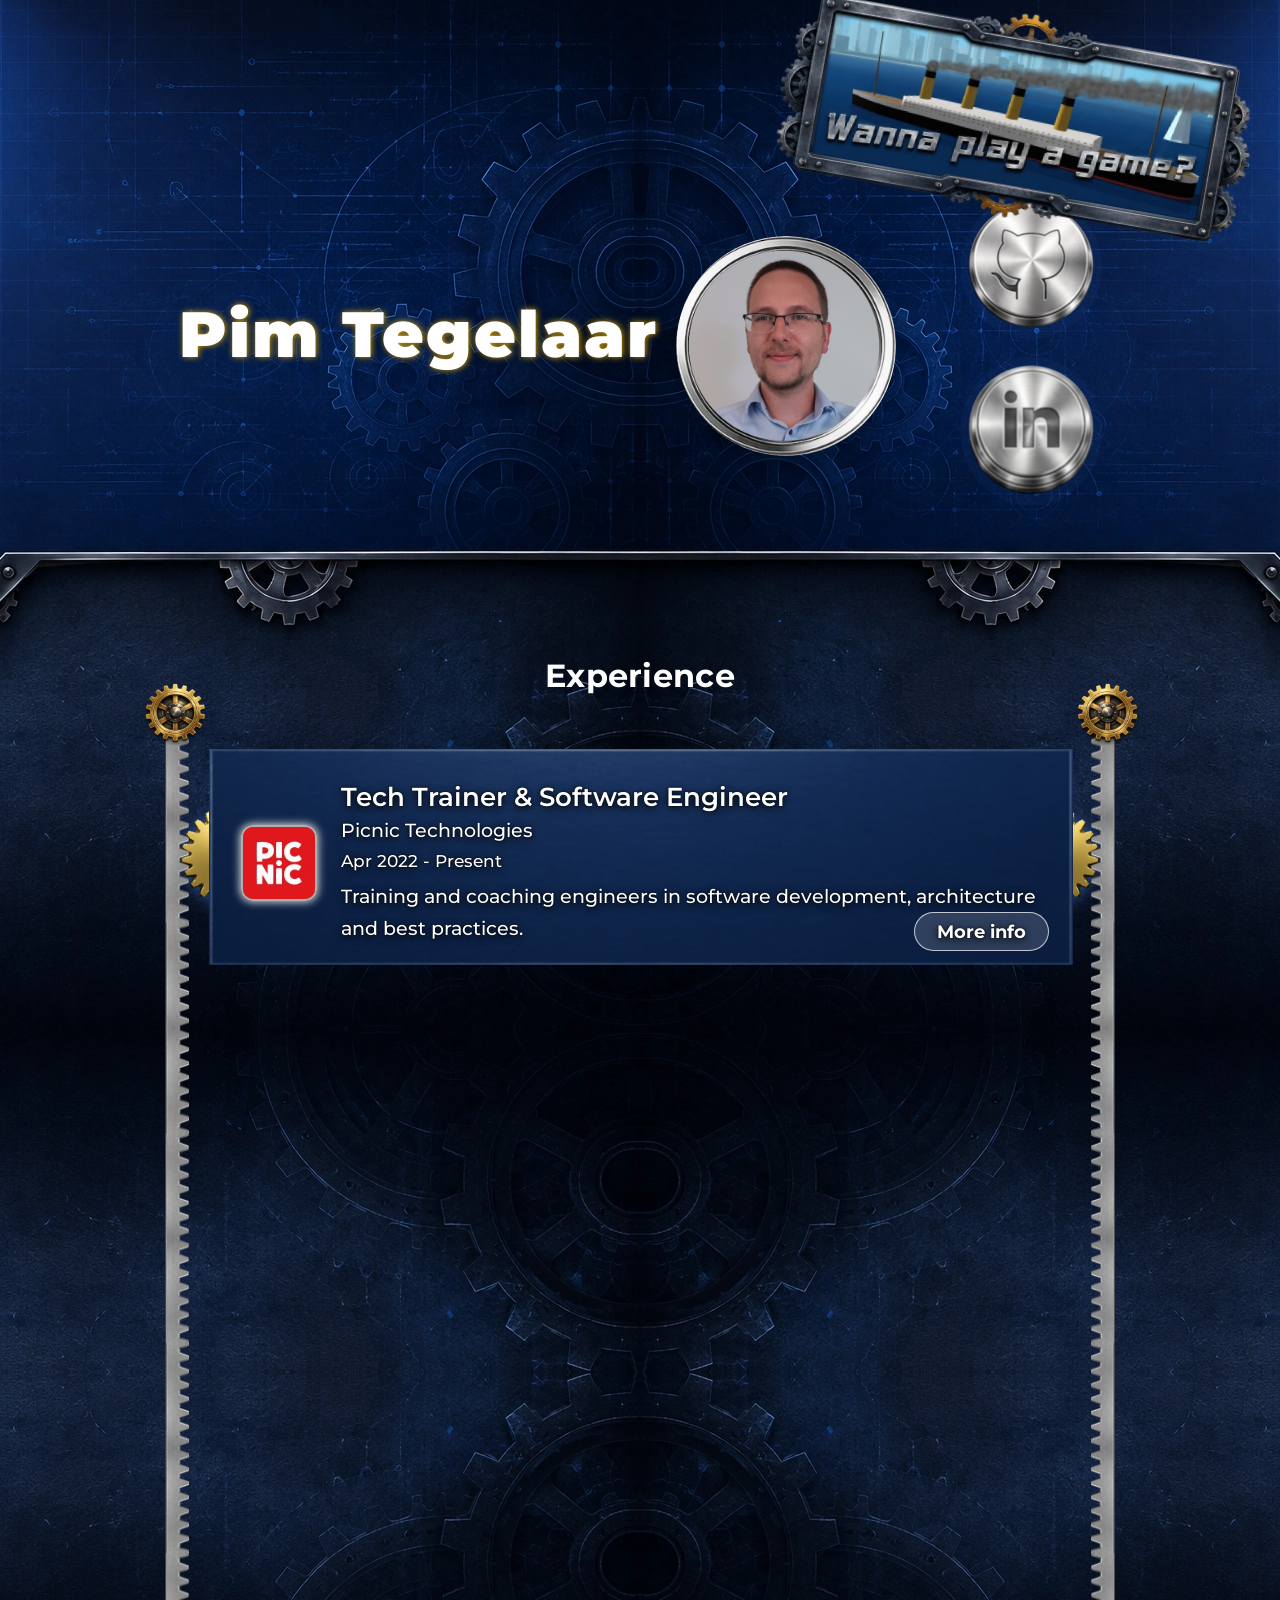
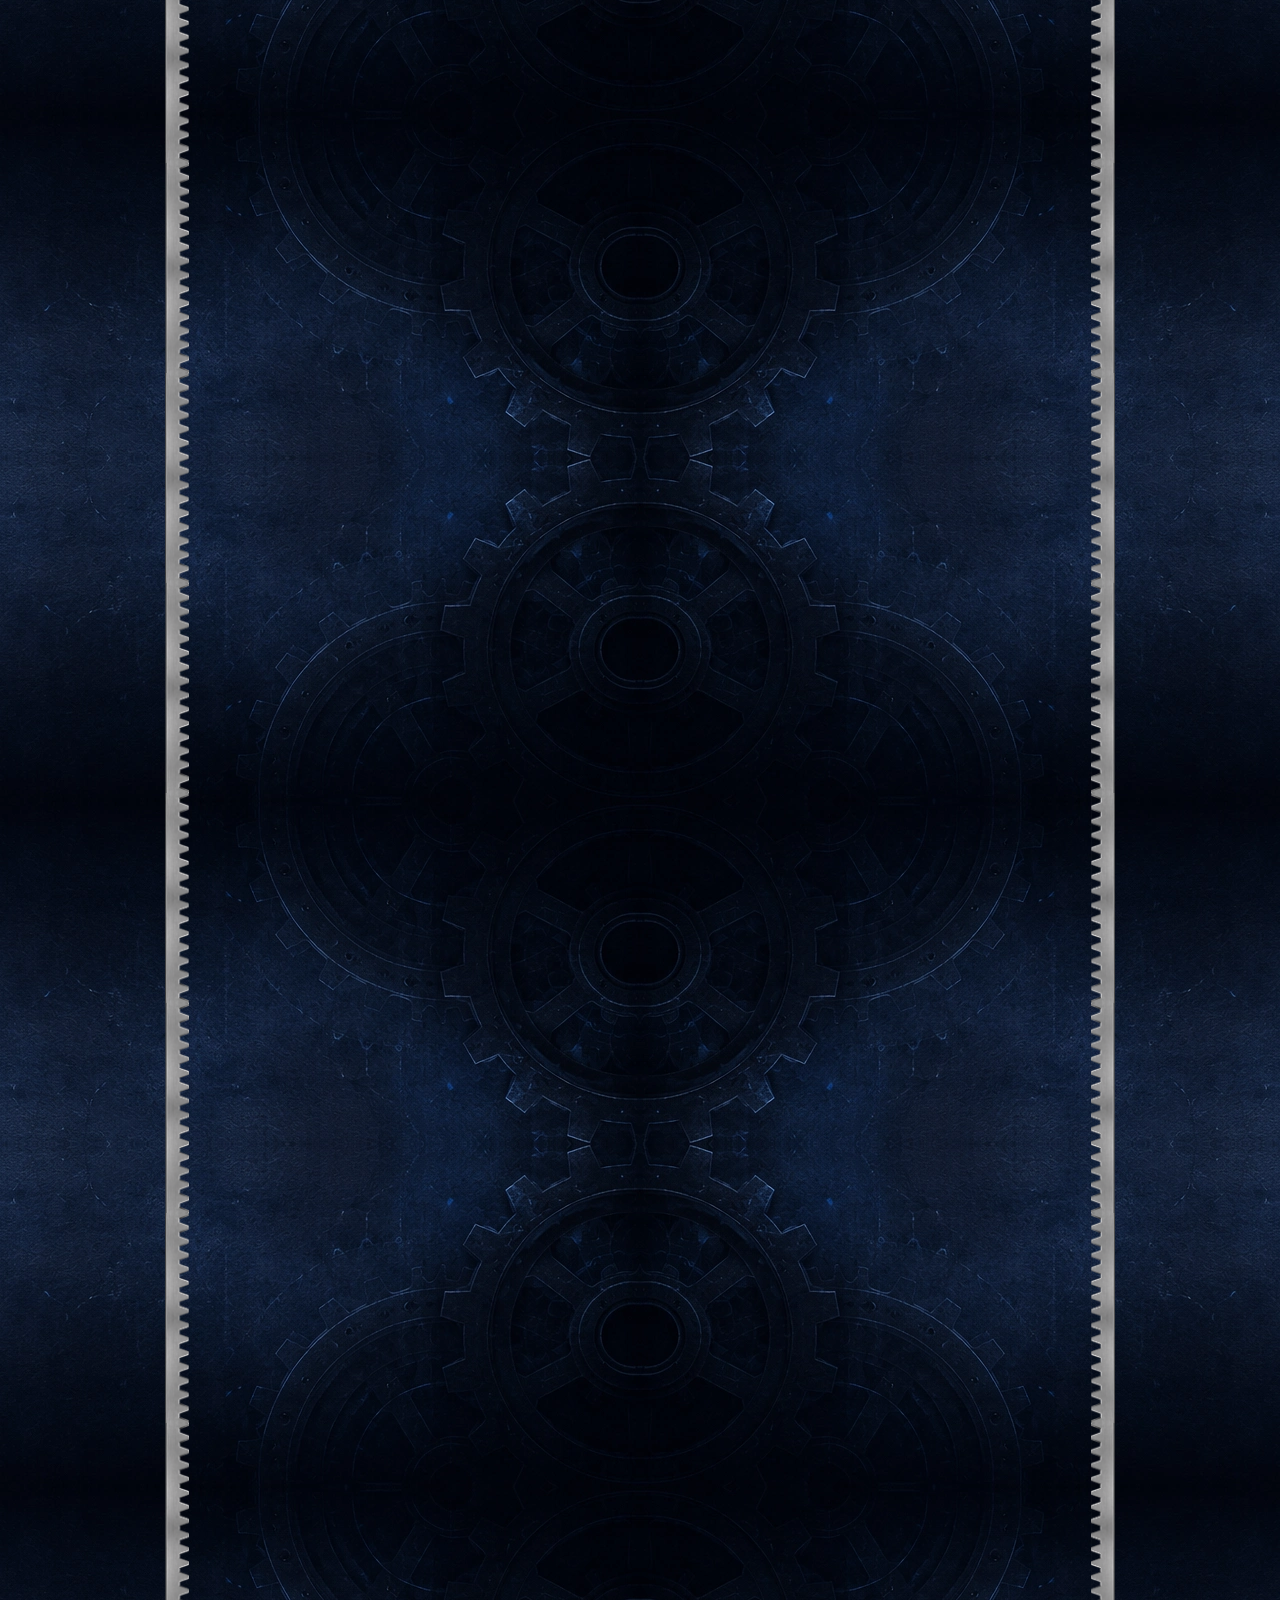
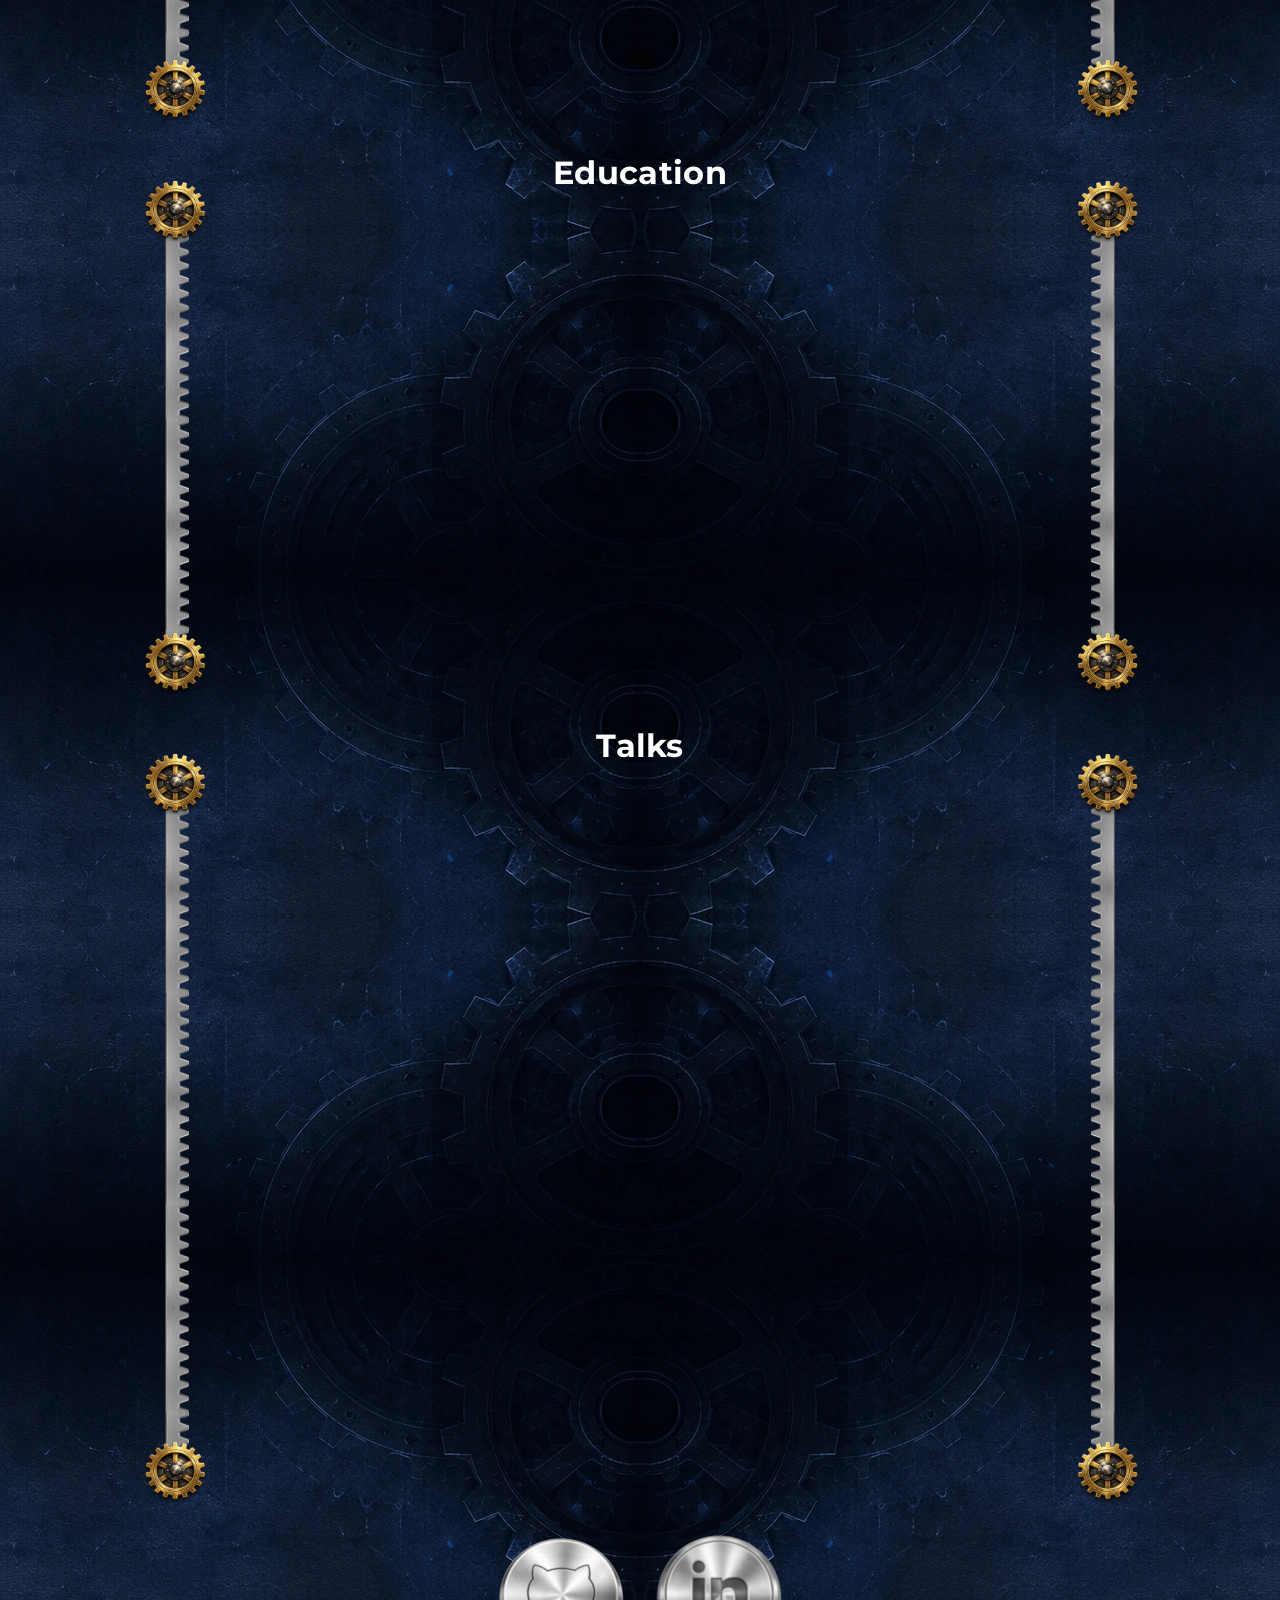
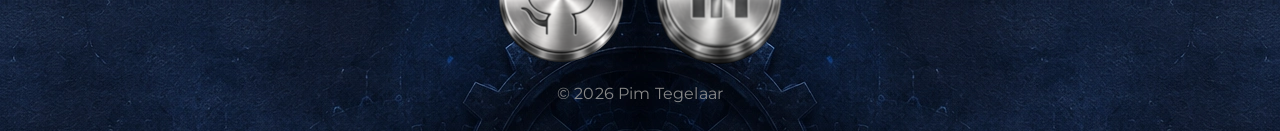
==== commit a70a5a51: "Update games link" ====
--- a/index.html
+++ b/index.html
@@ -4,10 +4,11 @@
     <meta charset="UTF-8">
     <meta name="viewport" content="width=device-width, initial-scale=1.0">
     <title>Pim Tegelaar | Portfolio</title>
+    <link rel="icon" type="image/jpeg" href="me.jpg">
     <link rel="stylesheet" href="styles.css">
 </head>
 <body>
-    <a href="https://pim.cool/titanic" target="_blank" rel="noopener" aria-label="Titanic Game">
+    <a href="https://pim.cool/games" target="_blank" rel="noopener" aria-label="Titanic Game">
         <img src="titanic_game_button.png" alt="Titanic Game" class="titanic-game-button">
     </a>
     <header class="hero">
--- a/styles.css
+++ b/styles.css
@@ -4,7 +4,7 @@
     margin: 0;
     font-family: 'Montserrat', 'Segoe UI', Arial, sans-serif;
 
-    background-image: url("/assets/body.webp");
+    background-image: url("assets/body.webp");
     background-position: center top;
     background-repeat: repeat-y;
 }
@@ -56,7 +56,6 @@
     z-index: 2;
     pointer-events: none;
     filter: drop-shadow(0 2px 6px #2a5298cc);
-    transition: transform 0.2s;
     transform: translateY(-50%);
     background: none;
     border: none;
@@ -77,7 +76,7 @@
     justify-content: center;
 
     overflow: hidden;
-    background-image: url("/assets/header.webp");
+    background-image: url("assets/header.webp");
     background-position: center top;
     background-repeat: no-repeat;
     background-size: auto;
@@ -119,7 +118,6 @@
 
 .experience-card {
     opacity: 0;
-    transition: transform 1.1s cubic-bezier(.23,1.01,.32,1);
     background: url('experience_card.png') center/cover no-repeat;
     position: relative;
     z-index: 3;
@@ -201,10 +199,8 @@
     border-radius: 0;
     pointer-events: none;
     filter: drop-shadow(0 2px 6px #2a5298cc);
-    transition: transform 0.2s;
     transform: translateY(-50%);
     box-sizing: border-box;
-    transition: transform 0.7s cubic-bezier(.23,1.01,.32,1);
 }
 
 .gear-rack {
@@ -216,7 +212,7 @@
     background-image: url('gear_rack.png');
     background-repeat: repeat-y;
     background-position: left top;
-    background-size: contain;
+    background-size: 24.2px 420px; /* 30 teeth x 14px: whole-pixel tile, so repeats never drift */
     z-index: 1;
     pointer-events: none;
 }
@@ -232,7 +228,7 @@
     background-image: url('gear_rack.png');
     background-repeat: repeat-y;
     background-position: right top;
-    background-size: contain;
+    background-size: 24.2px 420px; /* 30 teeth x 14px: whole-pixel tile, so repeats never drift */
     z-index: 1;
     pointer-events: none;
 }
@@ -243,6 +239,10 @@
 }
 
 .education {
+    margin-top: 64px;
+}
+
+.talks {
     margin-top: 64px;
 }
 
@@ -419,17 +419,48 @@
     main {
         padding: 18px 2px;
     }
+    .hero-content {
+        max-width: 100%;
+        box-sizing: border-box;
+    }
+    .hero-name-pic {
+        flex-wrap: wrap;
+    }
+    .big-name {
+        font-size: clamp(2rem, 11vw, 4rem);
+        margin-bottom: 0;
+    }
     .experience-card {
         padding: 16px 8px 12px 12px;
-        background: url('experience_card_mobile.png') center/cover no-repeat;
-        width: 360px;
+        background: url('experience_card_mobile.png') center/100% 100% no-repeat;
+        width: calc(100% - 28px);
+        max-width: 360px;
         height: 280.5px;
         min-width: 0;
-        max-width: 100%;
-        margin-left: auto;
-        margin-right: auto;
+    }
+    .card-content-row {
+        gap: 10px;
+    }
+    .company-logo {
+        width: 48px;
+        height: 48px;
+    }
+    .experience-card h3 {
+        font-size: 1.3rem;
+    }
+    .experience-card h4 {
+        font-size: 1.05rem;
+    }
+    .experience-card span {
+        font-size: 0.95rem;
+        margin-bottom: 6px;
+    }
+    .experience-card p {
+        font-size: 1rem;
+        line-height: 1.45;
     }
     .experience-card-wrapper {
+        justify-content: center;
         margin-top: -2px;
         transform: translateY(0.0px);
     }
@@ -447,8 +478,12 @@
     }
     .timeline {
         gap: 13px;
-        margin-left: auto;
-        margin-right: auto;
+        /* leave room for the gear racks and their end gears (up to ~67px on the right) */
+        /* at least 70px each side; on wide screens, hug the card (388px) and centre */
+        margin-left: max(70px, calc((100% - 388px) / 2));
+        margin-right: max(70px, calc((100% - 388px) / 2));
+        flex: 1;
+        min-width: 0;
     }
 
     .big-pic {
@@ -499,11 +534,14 @@
     }
     .experience-card {
         padding-left: 12px;
+        width: 100%;
+    }
+    .experience-card-wrapper .experience-card {
+        margin-left: 0;
     }
     .timeline {
-        margin-left: auto;
-        margin-right: auto;
-        width: 100%;
+        margin-left: 16px;
+        margin-right: 16px;
         align-items: center;
         box-sizing: border-box;
     }
@@ -537,3 +575,219 @@
         transform: scale(0.3) rotate(10deg);
     }
 }
+
+.more-info-btn {
+    position: absolute;
+    right: 24px;
+    bottom: 14px;
+    z-index: 3;
+    padding: 8px 22px;
+    font-size: 1.1rem;
+    font-weight: 700;
+    cursor: pointer;
+    background: rgba(255,255,255,0.15);
+    border: 1px solid rgba(255,255,255,0.7);
+    border-radius: 20px;
+}
+
+.experience-card {
+}
+
+.more-info-btn:hover,
+.more-info-btn:focus-visible {
+    background: rgba(255,255,255,0.3);
+}
+
+.card-modal {
+    position: fixed;
+    inset: 0;
+    z-index: 2000;
+    display: flex;
+    align-items: center;
+    justify-content: center;
+    padding: 16px;
+    box-sizing: border-box;
+    background: rgba(0,0,0,0.7);
+}
+
+.card-modal[hidden] {
+    display: none;
+}
+
+body.modal-open {
+    overflow: hidden;
+}
+
+.card-modal-dialog {
+    position: relative;
+    box-sizing: border-box;
+    width: 100%;
+    max-width: 900px;
+    max-height: 90vh;
+    overflow-y: auto;
+    padding: 40px;
+    color: #fff;
+    background: linear-gradient(rgba(30,60,114,0.75), rgba(30,60,114,0.75)), url('experience_card.png') center/cover no-repeat;
+    border-radius: 8px;
+    box-shadow: 0 0 40px 4px #2a5298cc;
+    text-shadow: 0 2px 8px #000, 0 0 2px #000;
+}
+
+.card-modal-header {
+    display: flex;
+    align-items: center;
+    gap: 24px;
+    margin-bottom: 24px;
+}
+
+.card-modal-header h3 {
+    margin: 0 0 6px 0;
+    font-size: 2rem;
+}
+
+.card-modal-header h3 a {
+    color: inherit;
+    text-decoration: none;
+}
+
+.card-modal-header h3 a:hover {
+    text-decoration: underline;
+}
+
+.card-modal-header h4 {
+    margin: 0 0 8px 0;
+    font-size: 1.3rem;
+    color: #e0e7ff;
+}
+
+.card-modal-header span {
+    color: #dbeafe;
+}
+
+.card-modal-body {
+    font-size: 1.15rem;
+    line-height: 1.7;
+}
+
+.card-modal-body a {
+    color: #bfdbfe;
+}
+
+.card-modal-close {
+    position: absolute;
+    top: 10px;
+    right: 14px;
+    width: 40px;
+    height: 40px;
+    font-size: 2rem;
+    line-height: 1;
+    color: #fff;
+    background: none;
+    border: none;
+    cursor: pointer;
+}
+
+.card-modal-close:hover,
+.card-modal-close:focus-visible {
+    color: #bfdbfe;
+}
+
+@media (max-width: 1000px) {
+    .more-info-btn {
+        right: 16px;
+        bottom: 12px;
+    }
+    .card-modal-dialog {
+        padding: 56px 20px 24px 20px;
+    }
+    .card-modal-header {
+        gap: 12px;
+    }
+    .card-modal-header h3 {
+        font-size: 1.4rem;
+    }
+}
+
+@media (max-width: 1000px) and (orientation: portrait) {
+    .more-info-btn {
+        display: none;
+    }
+}
+
+/* games page: shorter header */
+.hero.hero-compact {
+    --header-height: 320px;
+}
+
+/* picture cards (games page): the image takes up most of the card, leaving a strip on the right for the GitHub button */
+.experience-card .game-picture {
+    position: absolute;
+    top: 5%;
+    left: 4%;
+    width: 76%;
+    height: 90%;
+    object-fit: contain; /* keep the aspect ratio: scale to fit inside the box, never crop */
+    text-shadow: none;
+}
+/* the <picture> wrapper must not become the positioning parent (".experience-card *" makes everything relative) */
+.experience-card picture {
+    position: static;
+    display: contents;
+}
+
+.github-btn {
+    position: absolute;
+    right: 2%;
+    top: 50%;
+    transform: translateY(-50%);
+    z-index: 3;
+    display: flex;
+    align-items: center;
+    justify-content: center;
+    aspect-ratio: 1 / 1;
+    width: 16%;
+    height: auto;
+    max-height: 90%;
+    padding: 8px;
+    background: transparent;
+    border: none;
+    border-radius: 50%;
+    transition: box-shadow 0.25s, transform 0.18s, background 0.25s;
+}
+
+.github-btn img {
+    width: 100%;
+    height: 100%;
+    object-fit: contain;
+}
+
+.github-btn:hover,
+.github-btn:focus-visible {
+    background: rgba(42,82,152,0.18);
+    box-shadow: 0 0 16px 4px #2a5298cc, 0 0 32px 8px #1e3c72cc;
+    transform: translateY(-50%) scale(1.12);
+}
+
+/* games page (mobile): stack the image on top and the GitHub button below it */
+@media (max-width: 1000px) {
+    .experience-card .game-picture {
+        top: 4%;
+        left: 5%;
+        width: 90%;
+        height: 62%;
+    }
+    .github-btn {
+        top: auto;
+        right: auto;
+        bottom: 4%;
+        left: 50%;
+        width: auto;
+        height: 26%;
+        max-height: 26%;
+        transform: translateX(-50%);
+    }
+    .github-btn:hover,
+    .github-btn:focus-visible {
+        transform: translateX(-50%) scale(1.12);
+    }
+}
